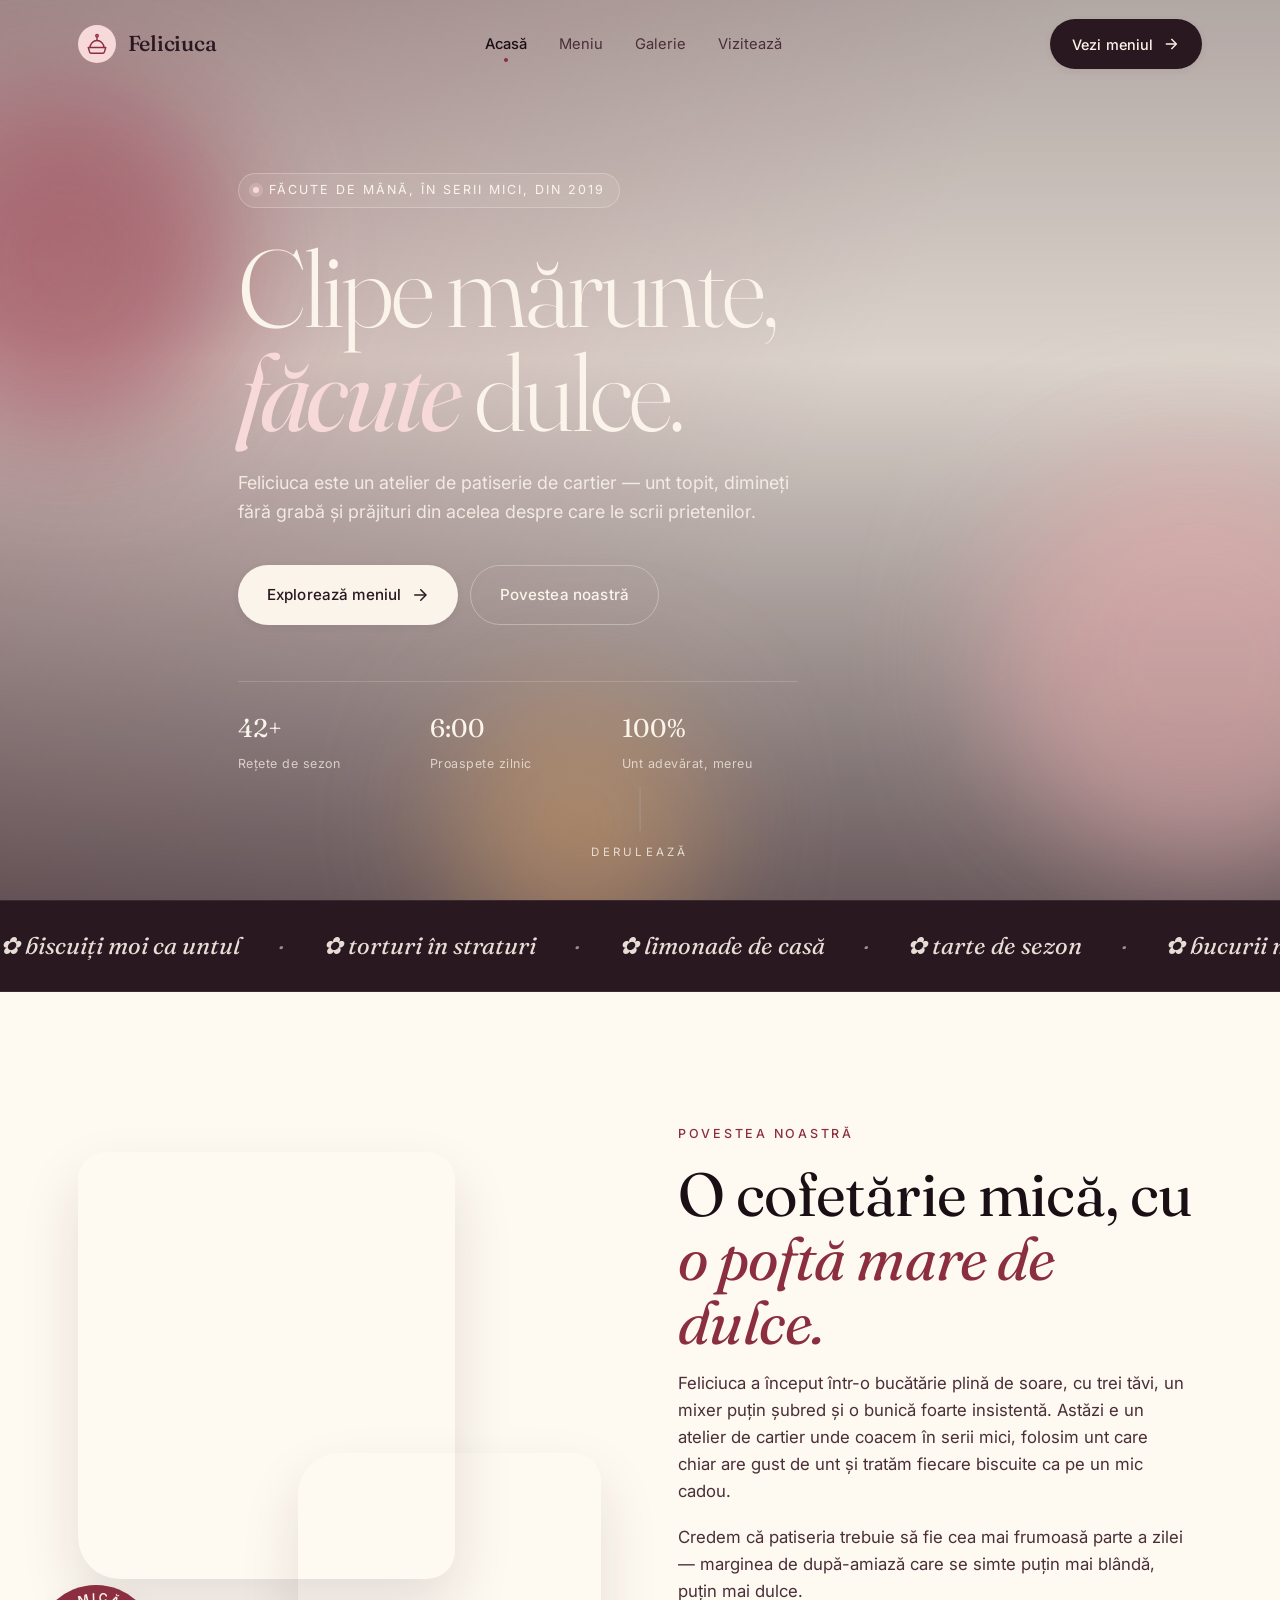
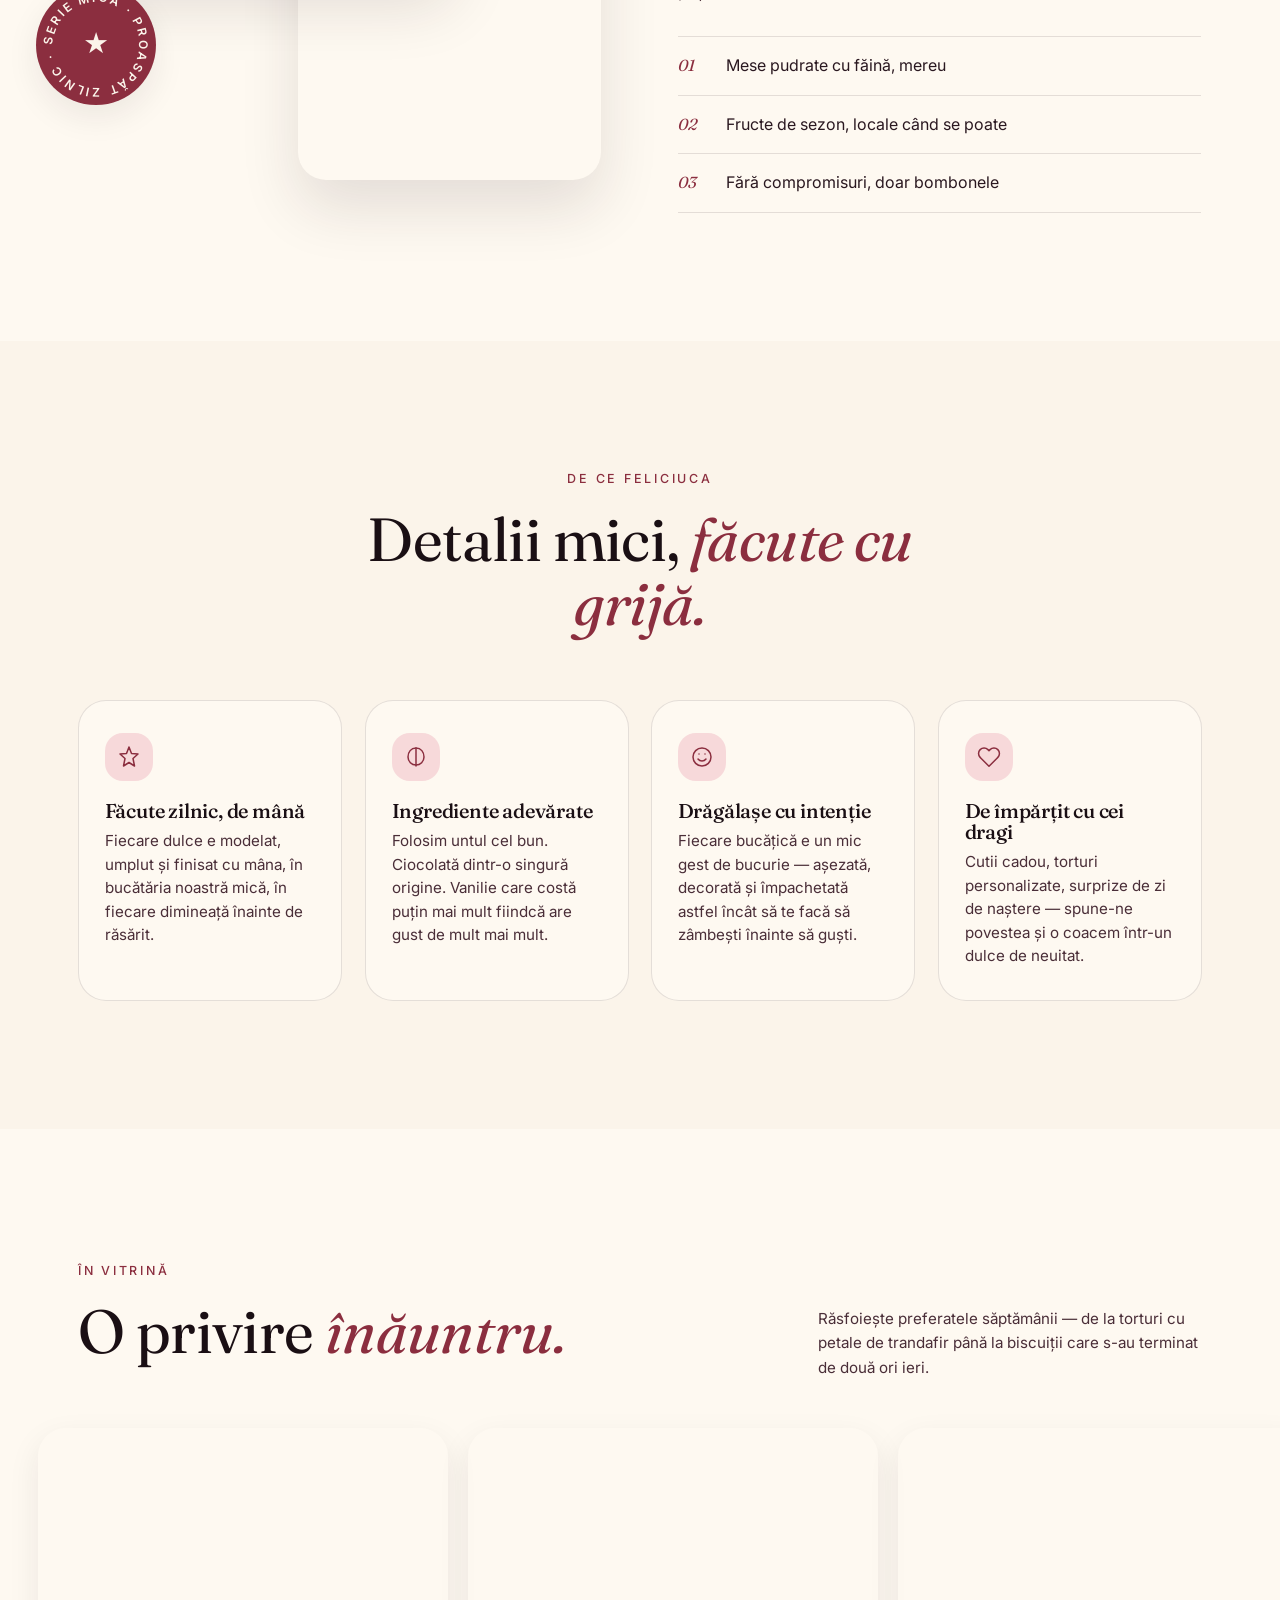
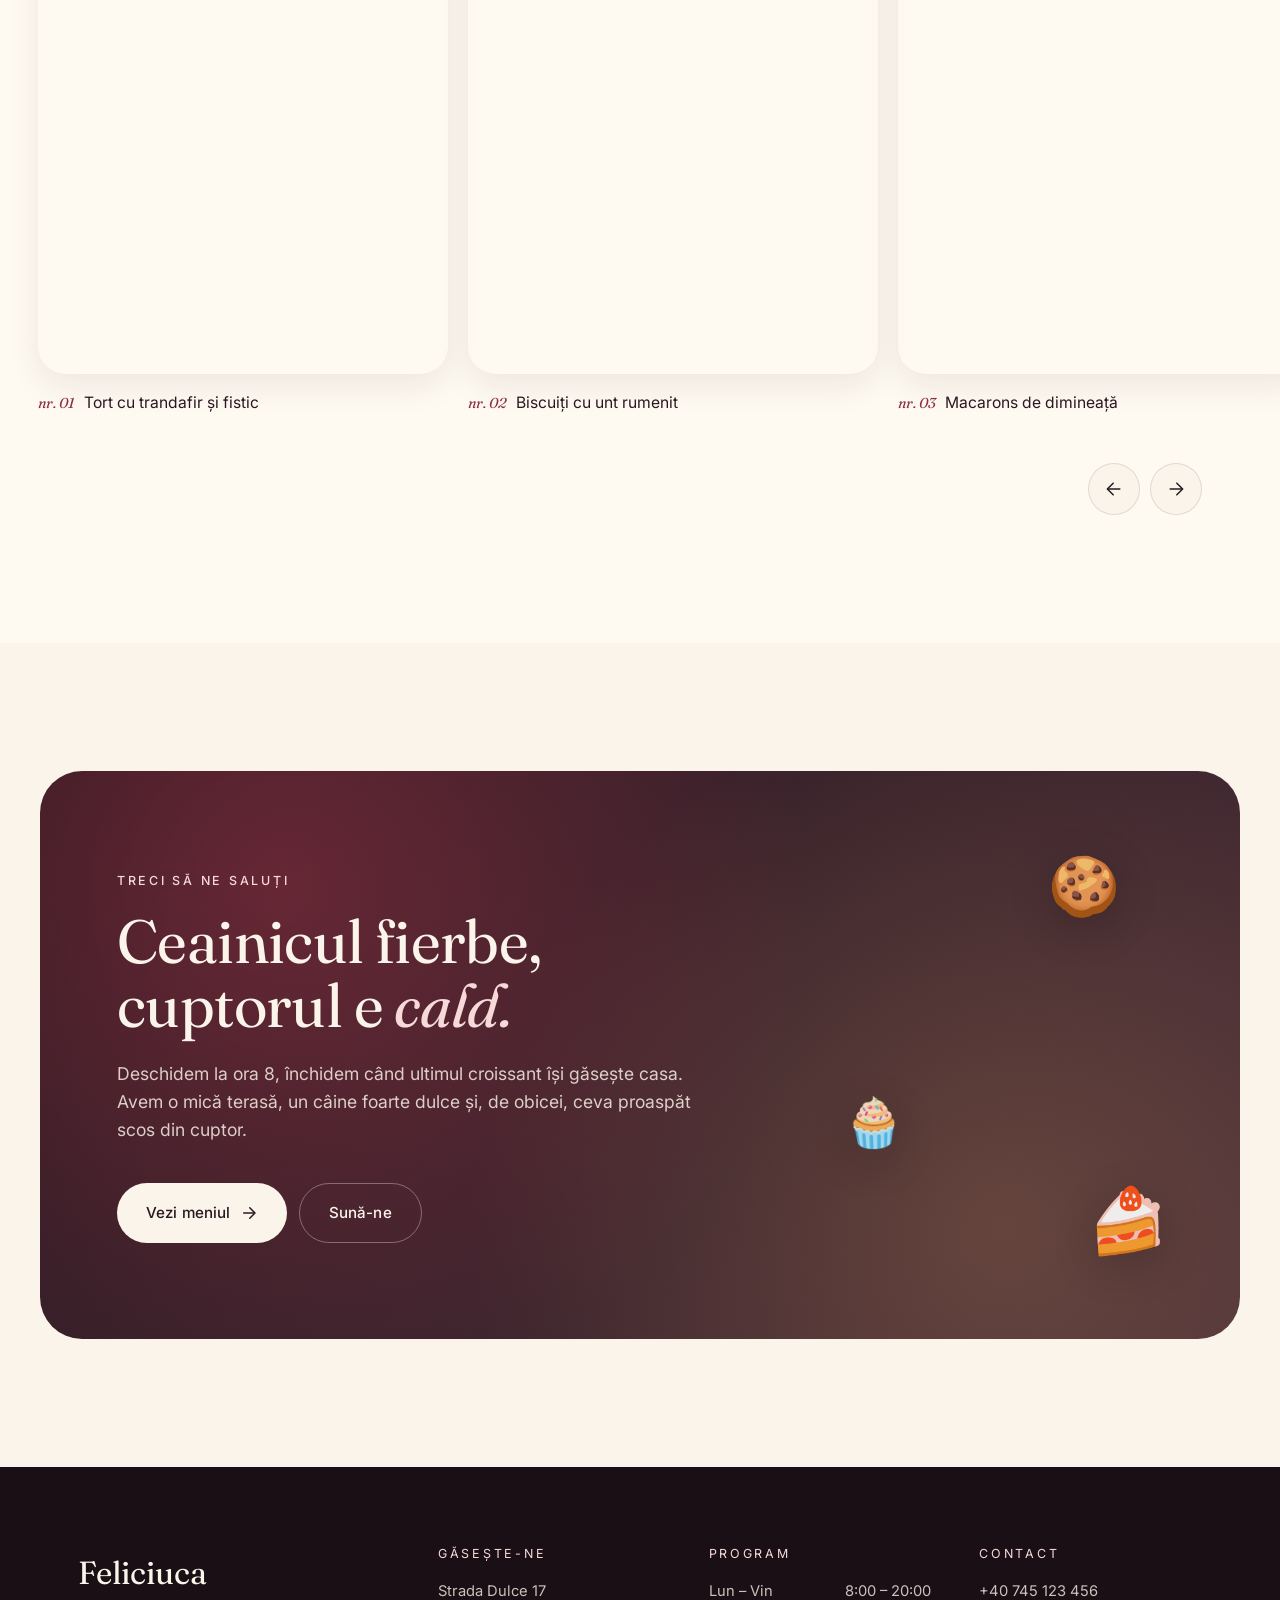
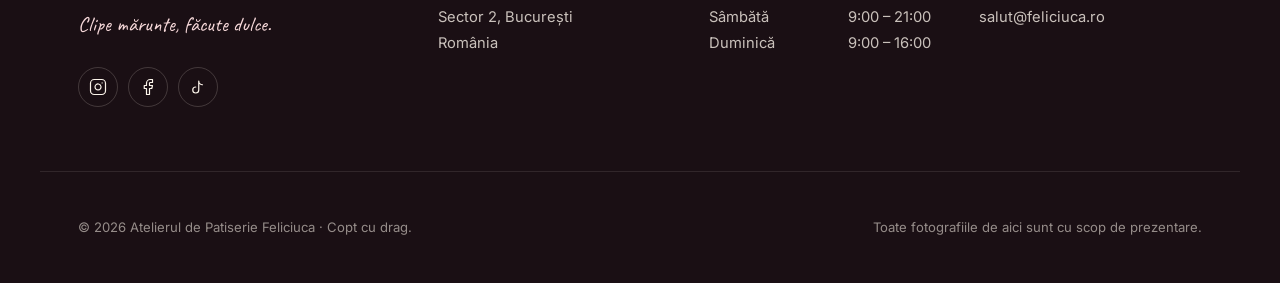
==== index.html @ 2557445a "MVP website" ====
<!DOCTYPE html>
<html lang="ro">
<head>
  <meta charset="UTF-8" />
  <meta name="viewport" content="width=device-width, initial-scale=1.0" />
  <title>Feliciuca — Patiserie artizanală &amp; Mici bucurii</title>
  <meta name="description" content="Un atelier de patiserie boutique care face torturi, biscuiți și limonade de casă chiar în inima orașului." />

  <!-- Google Fonts -->
  <link rel="preconnect" href="https://fonts.googleapis.com" />
  <link rel="preconnect" href="https://fonts.gstatic.com" crossorigin />
  <link href="https://fonts.googleapis.com/css2?family=Fraunces:ital,opsz,wght@0,9..144,300;0,9..144,400;0,9..144,500;0,9..144,600;0,9..144,700;1,9..144,400&family=Inter:wght@300;400;500;600;700&family=Caveat:wght@400;600&display=swap" rel="stylesheet" />

  <!-- Swiper CSS (MIT) -->
  <link rel="stylesheet" href="https://cdn.jsdelivr.net/npm/swiper@11/swiper-bundle.min.css" />

  <!-- Favicon (inline SVG) -->
  <link rel="icon" href="data:image/svg+xml,<svg xmlns='http://www.w3.org/2000/svg' viewBox='0 0 100 100'><text y='.9em' font-size='85'>🧁</text></svg>" />

  <link rel="stylesheet" href="styles.css" />

  <!-- Flag JS availability before first paint — reveal animations depend on this -->
  <script>document.documentElement.classList.add('js');</script>
</head>
<body>

  <!-- ============ NAVIGATION ============ -->
  <header class="nav" id="nav">
    <div class="nav__inner container">
      <a href="index.html" class="nav__brand" aria-label="Feliciuca – acasă">
        <span class="nav__mark" aria-hidden="true">
          <svg viewBox="0 0 32 32" width="28" height="28" fill="none" stroke="currentColor" stroke-width="1.6" stroke-linecap="round" stroke-linejoin="round">
            <path d="M8 20c0-4 3.6-8 8-8s8 4 8 8" />
            <path d="M6 20h20l-1.5 5a2 2 0 0 1-2 1.5H9.5a2 2 0 0 1-2-1.5L6 20Z" />
            <path d="M16 12V8" />
            <circle cx="16" cy="6.5" r="1.4" />
          </svg>
        </span>
        <span class="nav__name">Feliciuca</span>
      </a>

      <nav class="nav__links" aria-label="Navigație principală">
        <a href="index.html" class="nav__link is-active">Acasă</a>
        <a href="menu.html" class="nav__link">Meniu</a>
        <a href="#gallery" class="nav__link">Galerie</a>
        <a href="#visit" class="nav__link">Vizitează</a>
      </nav>

      <a href="menu.html" class="btn btn--primary nav__cta">
        <span>Vezi meniul</span>
        <svg viewBox="0 0 24 24" width="16" height="16" fill="none" stroke="currentColor" stroke-width="2" stroke-linecap="round" stroke-linejoin="round"><path d="M5 12h14"/><path d="m13 5 7 7-7 7"/></svg>
      </a>

      <button class="nav__toggle" id="navToggle" aria-label="Deschide meniul" aria-expanded="false">
        <span></span><span></span><span></span>
      </button>
    </div>
  </header>

  <!-- ============ HERO ============ -->
  <section class="hero">
    <div class="hero__bg" aria-hidden="true">
      <div class="hero__image" style="background-image:url('https://images.unsplash.com/photo-1488477181946-6428a0291777?q=80&w=2400&auto=format&fit=crop')"></div>
      <div class="hero__gradient"></div>
      <div class="orb orb--1"></div>
      <div class="orb orb--2"></div>
      <div class="orb orb--3"></div>
    </div>

    <div class="container hero__inner">
      <p class="hero__eyebrow" data-reveal>
        <span class="dot"></span> Făcute de mână, în serii mici, din 2019
      </p>

      <h1 class="hero__title" data-reveal>
        <span class="line">Clipe mărunte,</span>
        <span class="line"><em>făcute</em> dulce.</span>
      </h1>

      <p class="hero__lede" data-reveal>
        Feliciuca este un atelier de patiserie de cartier — unt topit,
        dimineți fără grabă și prăjituri din acelea despre care le scrii
        prietenilor.
      </p>

      <div class="hero__cta" data-reveal>
        <a href="menu.html" class="btn btn--primary btn--lg">
          <span>Explorează meniul</span>
          <svg viewBox="0 0 24 24" width="18" height="18" fill="none" stroke="currentColor" stroke-width="2" stroke-linecap="round" stroke-linejoin="round"><path d="M5 12h14"/><path d="m13 5 7 7-7 7"/></svg>
        </a>
        <a href="#about" class="btn btn--ghost btn--lg">Povestea noastră</a>
      </div>

      <div class="hero__meta" data-reveal>
        <div class="hero__stat">
          <span class="hero__stat-num">42+</span>
          <span class="hero__stat-label">Rețete de sezon</span>
        </div>
        <div class="hero__stat">
          <span class="hero__stat-num">6:00</span>
          <span class="hero__stat-label">Proaspete zilnic</span>
        </div>
        <div class="hero__stat">
          <span class="hero__stat-num">100%</span>
          <span class="hero__stat-label">Unt adevărat, mereu</span>
        </div>
      </div>
    </div>

    <a href="#about" class="hero__scroll" aria-label="Derulează la secțiunea despre noi">
      <span class="hero__scroll-line"></span>
      <span class="hero__scroll-label">derulează</span>
    </a>
  </section>

  <!-- ============ MARQUEE ============ -->
  <div class="marquee" aria-hidden="true">
    <div class="marquee__track">
      <span>✿ biscuiți moi ca untul</span><span>·</span>
      <span>✿ torturi în straturi</span><span>·</span>
      <span>✿ limonade de casă</span><span>·</span>
      <span>✿ tarte de sezon</span><span>·</span>
      <span>✿ bucurii mărunte</span><span>·</span>
      <span>✿ biscuiți moi ca untul</span><span>·</span>
      <span>✿ torturi în straturi</span><span>·</span>
      <span>✿ limonade de casă</span><span>·</span>
      <span>✿ tarte de sezon</span><span>·</span>
      <span>✿ bucurii mărunte</span><span>·</span>
    </div>
  </div>

  <!-- ============ ABOUT ============ -->
  <section class="about" id="about">
    <div class="container about__grid">
      <div class="about__media" data-reveal>
        <div class="about__image about__image--1" style="background-image:url('https://images.unsplash.com/photo-1558326567-98ae2405596b?q=80&w=1200&auto=format&fit=crop')"></div>
        <div class="about__image about__image--2" style="background-image:url('https://images.unsplash.com/photo-1565958011703-44f9829ba187?q=80&w=1200&auto=format&fit=crop')"></div>
        <div class="about__badge">
          <svg viewBox="0 0 100 100" width="120" height="120">
            <defs>
              <path id="circlePath" d="M 50,50 m -36,0 a 36,36 0 1,1 72,0 a 36,36 0 1,1 -72,0"/>
            </defs>
            <text font-family="Inter, sans-serif" font-size="10" font-weight="600" letter-spacing="2" fill="currentColor">
              <textPath href="#circlePath">SERIE MICĂ · PROASPĂT ZILNIC · FĂCUT CU DRAG · </textPath>
            </text>
          </svg>
          <span class="about__badge-center">★</span>
        </div>
      </div>

      <div class="about__copy">
        <p class="section__eyebrow" data-reveal>Povestea noastră</p>
        <h2 class="section__title" data-reveal>
          O cofetărie mică, cu <em>o poftă mare de dulce.</em>
        </h2>
        <p class="about__text" data-reveal>
          Feliciuca a început într-o bucătărie plină de soare, cu trei tăvi,
          un mixer puțin șubred și o bunică foarte insistentă. Astăzi e un
          atelier de cartier unde coacem în serii mici, folosim unt care
          chiar are gust de unt și tratăm fiecare biscuite ca pe un mic cadou.
        </p>
        <p class="about__text" data-reveal>
          Credem că patiseria trebuie să fie cea mai frumoasă parte a zilei —
          marginea de după-amiază care se simte puțin mai blândă, puțin mai
          dulce.
        </p>

        <ul class="about__list" data-reveal>
          <li><span>01</span> Mese pudrate cu făină, mereu</li>
          <li><span>02</span> Fructe de sezon, locale când se poate</li>
          <li><span>03</span> Fără compromisuri, doar bombonele</li>
        </ul>
      </div>
    </div>
  </section>

  <!-- ============ FEATURES ============ -->
  <section class="features">
    <div class="container">
      <header class="features__header">
        <p class="section__eyebrow" data-reveal>De ce Feliciuca</p>
        <h2 class="section__title section__title--center" data-reveal>
          Detalii mici, <em>făcute cu grijă.</em>
        </h2>
      </header>

      <div class="features__grid">
        <article class="feature" data-reveal>
          <div class="feature__icon">
            <svg viewBox="0 0 24 24" fill="none" stroke="currentColor" stroke-width="1.5" stroke-linecap="round" stroke-linejoin="round"><path d="M12 2 9.5 8.5 3 9l5 4.5L6.5 21 12 17.5 17.5 21 16 13.5 21 9l-6.5-.5L12 2Z"/></svg>
          </div>
          <h3 class="feature__title">Făcute zilnic, de mână</h3>
          <p class="feature__text">Fiecare dulce e modelat, umplut și finisat cu mâna, în bucătăria noastră mică, în fiecare dimineață înainte de răsărit.</p>
        </article>

        <article class="feature" data-reveal>
          <div class="feature__icon">
            <svg viewBox="0 0 24 24" fill="none" stroke="currentColor" stroke-width="1.5" stroke-linecap="round" stroke-linejoin="round"><path d="M12 3c5 0 8 4 8 9a8 8 0 1 1-16 0c0-5 3-9 8-9Z"/><path d="M12 3v18"/></svg>
          </div>
          <h3 class="feature__title">Ingrediente adevărate</h3>
          <p class="feature__text">Folosim untul cel bun. Ciocolată dintr-o singură origine. Vanilie care costă puțin mai mult fiindcă are gust de mult mai mult.</p>
        </article>

        <article class="feature" data-reveal>
          <div class="feature__icon">
            <svg viewBox="0 0 24 24" fill="none" stroke="currentColor" stroke-width="1.5" stroke-linecap="round" stroke-linejoin="round"><circle cx="12" cy="12" r="9"/><path d="M8 14s1.5 2 4 2 4-2 4-2"/><path d="M9 9h.01M15 9h.01"/></svg>
          </div>
          <h3 class="feature__title">Drăgălașe cu intenție</h3>
          <p class="feature__text">Fiecare bucățică e un mic gest de bucurie — așezată, decorată și împachetată astfel încât să te facă să zâmbești înainte să guști.</p>
        </article>

        <article class="feature" data-reveal>
          <div class="feature__icon">
            <svg viewBox="0 0 24 24" fill="none" stroke="currentColor" stroke-width="1.5" stroke-linecap="round" stroke-linejoin="round"><path d="M20.84 4.61a5.5 5.5 0 0 0-7.78 0L12 5.67l-1.06-1.06a5.5 5.5 0 0 0-7.78 7.78l1.06 1.06L12 21.23l7.78-7.78 1.06-1.06a5.5 5.5 0 0 0 0-7.78Z"/></svg>
          </div>
          <h3 class="feature__title">De împărțit cu cei dragi</h3>
          <p class="feature__text">Cutii cadou, torturi personalizate, surprize de zi de naștere — spune-ne povestea și o coacem într-un dulce de neuitat.</p>
        </article>
      </div>
    </div>
  </section>

  <!-- ============ GALLERY ============ -->
  <section class="gallery" id="gallery">
    <div class="container">
      <header class="gallery__header">
        <div>
          <p class="section__eyebrow" data-reveal>În vitrină</p>
          <h2 class="section__title" data-reveal>O privire <em>înăuntru.</em></h2>
        </div>
        <p class="gallery__note" data-reveal>
          Răsfoiește preferatele săptămânii — de la torturi cu petale de
          trandafir până la biscuiții care s-au terminat de două ori ieri.
        </p>
      </header>
    </div>

    <div class="gallery__swiper swiper" data-reveal>
      <div class="swiper-wrapper">
        <div class="swiper-slide gallery__slide"><div class="gallery__image" style="background-image:url('https://images.unsplash.com/photo-1587248720327-8eb72564be1e?q=80&w=1600&auto=format&fit=crop')"></div><div class="gallery__caption"><span>nr. 01</span> Tort cu trandafir și fistic</div></div>
        <div class="swiper-slide gallery__slide"><div class="gallery__image" style="background-image:url('https://images.unsplash.com/photo-1464195244916-405fa0a82545?q=80&w=1600&auto=format&fit=crop')"></div><div class="gallery__caption"><span>nr. 02</span> Biscuiți cu unt rumenit</div></div>
        <div class="swiper-slide gallery__slide"><div class="gallery__image" style="background-image:url('https://images.unsplash.com/photo-1551024601-bec78aea704b?q=80&w=1600&auto=format&fit=crop')"></div><div class="gallery__caption"><span>nr. 03</span> Macarons de dimineață</div></div>
        <div class="swiper-slide gallery__slide"><div class="gallery__image" style="background-image:url('https://images.unsplash.com/photo-1519915028121-7d3463d20b13?q=80&w=1600&auto=format&fit=crop')"></div><div class="gallery__caption"><span>nr. 04</span> Prăjitură cu căpșuni</div></div>
        <div class="swiper-slide gallery__slide"><div class="gallery__image" style="background-image:url('https://images.unsplash.com/photo-1486427944299-d1955d23e34d?q=80&w=1600&auto=format&fit=crop')"></div><div class="gallery__caption"><span>nr. 05</span> Tărticele</div></div>
        <div class="swiper-slide gallery__slide"><div class="gallery__image" style="background-image:url('https://images.unsplash.com/photo-1562440499-64c9a111f713?q=80&w=1600&auto=format&fit=crop')"></div><div class="gallery__caption"><span>nr. 06</span> Cremă de lavandă</div></div>
        <div class="swiper-slide gallery__slide"><div class="gallery__image" style="background-image:url('https://images.unsplash.com/photo-1578985545062-69928b1d9587?q=80&w=1600&auto=format&fit=crop')"></div><div class="gallery__caption"><span>nr. 07</span> Felie de tort cu miere</div></div>
        <div class="swiper-slide gallery__slide"><div class="gallery__image" style="background-image:url('https://images.unsplash.com/photo-1455853828816-0c301a011711?q=80&w=1600&auto=format&fit=crop')"></div><div class="gallery__caption"><span>nr. 08</span> Colțul cu croissant</div></div>
      </div>
    </div>

    <div class="container gallery__controls">
      <button class="gallery__btn" id="galleryPrev" aria-label="Slide anterior">
        <svg viewBox="0 0 24 24" width="20" height="20" fill="none" stroke="currentColor" stroke-width="1.8" stroke-linecap="round" stroke-linejoin="round"><path d="M19 12H5"/><path d="m11 5-7 7 7 7"/></svg>
      </button>
      <button class="gallery__btn" id="galleryNext" aria-label="Slide următor">
        <svg viewBox="0 0 24 24" width="20" height="20" fill="none" stroke="currentColor" stroke-width="1.8" stroke-linecap="round" stroke-linejoin="round"><path d="M5 12h14"/><path d="m13 5 7 7-7 7"/></svg>
      </button>
    </div>
  </section>

  <!-- ============ VISIT CTA ============ -->
  <section class="visit" id="visit">
    <div class="container visit__card">
      <div class="visit__content" data-reveal>
        <p class="section__eyebrow section__eyebrow--light">Treci să ne saluți</p>
        <h2 class="section__title section__title--light">
          Ceainicul fierbe,<br/>cuptorul e <em>cald.</em>
        </h2>
        <p class="visit__text">
          Deschidem la ora 8, închidem când ultimul croissant își găsește
          casa. Avem o mică terasă, un câine foarte dulce și, de obicei,
          ceva proaspăt scos din cuptor.
        </p>
        <div class="visit__cta">
          <a href="menu.html" class="btn btn--cream btn--lg">
            <span>Vezi meniul</span>
            <svg viewBox="0 0 24 24" width="18" height="18" fill="none" stroke="currentColor" stroke-width="2" stroke-linecap="round" stroke-linejoin="round"><path d="M5 12h14"/><path d="m13 5 7 7-7 7"/></svg>
          </a>
          <a href="tel:+40745123456" class="btn btn--outline-light btn--lg">Sună-ne</a>
        </div>
      </div>

      <div class="visit__float" aria-hidden="true">
        <div class="visit__cookie visit__cookie--1">🍪</div>
        <div class="visit__cookie visit__cookie--2">🧁</div>
        <div class="visit__cookie visit__cookie--3">🍰</div>
      </div>
    </div>
  </section>

  <!-- ============ FOOTER ============ -->
  <footer class="footer">
    <div class="container footer__grid">
      <div class="footer__brand">
        <a href="index.html" class="footer__logo">Feliciuca</a>
        <p class="footer__tag">Clipe mărunte, făcute dulce.</p>
        <div class="footer__social">
          <a href="#" aria-label="Instagram">
            <svg viewBox="0 0 24 24" width="18" height="18" fill="none" stroke="currentColor" stroke-width="1.6" stroke-linecap="round" stroke-linejoin="round"><rect x="2" y="2" width="20" height="20" rx="5"/><path d="M16 11.37A4 4 0 1 1 12.63 8 4 4 0 0 1 16 11.37z"/><line x1="17.5" y1="6.5" x2="17.51" y2="6.5"/></svg>
          </a>
          <a href="#" aria-label="Facebook">
            <svg viewBox="0 0 24 24" width="18" height="18" fill="none" stroke="currentColor" stroke-width="1.6" stroke-linecap="round" stroke-linejoin="round"><path d="M18 2h-3a5 5 0 0 0-5 5v3H7v4h3v8h4v-8h3l1-4h-4V7a1 1 0 0 1 1-1h3z"/></svg>
          </a>
          <a href="#" aria-label="TikTok">
            <svg viewBox="0 0 24 24" width="18" height="18" fill="none" stroke="currentColor" stroke-width="1.6" stroke-linecap="round" stroke-linejoin="round"><path d="M9 12a4 4 0 1 0 4 4V4a5 5 0 0 0 5 5"/></svg>
          </a>
        </div>
      </div>

      <div class="footer__col">
        <h4>Găsește-ne</h4>
        <p>Strada Dulce 17<br/>Sector 2, București<br/>România</p>
      </div>

      <div class="footer__col">
        <h4>Program</h4>
        <ul>
          <li><span>Lun – Vin</span><span>8:00 – 20:00</span></li>
          <li><span>Sâmbătă</span><span>9:00 – 21:00</span></li>
          <li><span>Duminică</span><span>9:00 – 16:00</span></li>
        </ul>
      </div>

      <div class="footer__col">
        <h4>Contact</h4>
        <p>
          <a href="tel:+40745123456">+40 745 123 456</a><br/>
          <a href="mailto:salut@feliciuca.ro">salut@feliciuca.ro</a>
        </p>
      </div>
    </div>

    <div class="container footer__bottom">
      <p>© <span id="year">2026</span> Atelierul de Patiserie Feliciuca · Copt cu drag.</p>
      <p class="footer__small">Toate fotografiile de aici sunt cu scop de prezentare.</p>
    </div>
  </footer>

  <!-- Swiper JS (MIT) -->
  <script src="https://cdn.jsdelivr.net/npm/swiper@11/swiper-bundle.min.js"></script>
  <script src="main.js"></script>
</body>
</html>
---- styles.css ----
/* ==========================================================================
   FELICIUCA PASTRY ATELIER — stylesheet
   --------------------------------------------------------------------------
   Organised in sections, all customisable tokens live in :root below.
   Tweak colours, type, radii and shadows there and the whole site follows.
   ========================================================================== */


/* ==========================================================================
   1. DESIGN TOKENS  (change these first)
   ========================================================================== */
:root {
  /* --- Colour palette --- */
  --c-cream:        #FBF4EA;   /* page background          */
  --c-cream-soft:   #FEF9F1;   /* lighter section bg       */
  --c-blush:        #F7D9DA;   /* soft pink                */
  --c-rose:         #E8A9A9;   /* dustier pink accent      */
  --c-plum:         #2A1820;   /* primary dark / text      */
  --c-plum-soft:    #4A2E38;   /* secondary dark           */
  --c-burgundy:     #8B2E3F;   /* deep berry accent        */
  --c-gold:         #C9955A;   /* warm gold accent         */
  --c-sage:         #B7C7B0;   /* soft green accent        */
  --c-ink:          #1A0F14;   /* deepest text             */
  --c-line:         rgba(42, 24, 32, 0.12);

  /* --- Typography --- */
  --f-display: 'Fraunces', 'Cormorant Garamond', Georgia, serif;
  --f-body:    'Inter', system-ui, -apple-system, sans-serif;
  --f-hand:    'Caveat', 'Brush Script MT', cursive;

  /* --- Spacing --- */
  --container:  1200px;
  --gutter:     clamp(1.2rem, 4vw, 2.4rem);
  --section-y:  clamp(5rem, 10vw, 8rem);

  /* --- Shape --- */
  --r-sm: 8px;
  --r-md: 18px;
  --r-lg: 28px;
  --r-xl: 42px;
  --r-pill: 999px;

  /* --- Shadows --- */
  --shadow-sm: 0 2px 8px rgba(42, 24, 32, 0.06);
  --shadow-md: 0 12px 32px rgba(42, 24, 32, 0.08);
  --shadow-lg: 0 28px 60px rgba(42, 24, 32, 0.12);
  --shadow-glow: 0 20px 60px rgba(139, 46, 63, 0.18);

  /* --- Motion --- */
  --ease-out-soft: cubic-bezier(0.22, 1, 0.36, 1);
  --ease-bounce:   cubic-bezier(0.34, 1.56, 0.64, 1);
}


/* ==========================================================================
   2. RESET / BASE
   ========================================================================== */
*, *::before, *::after { box-sizing: border-box; }

html { scroll-behavior: smooth; -webkit-text-size-adjust: 100%; }

body {
  margin: 0;
  font-family: var(--f-body);
  color: var(--c-plum);
  background: var(--c-cream);
  line-height: 1.6;
  -webkit-font-smoothing: antialiased;
  overflow-x: hidden;
}

img, svg { display: block; max-width: 100%; }

a { color: inherit; text-decoration: none; }

button {
  font: inherit;
  color: inherit;
  background: none;
  border: 0;
  cursor: pointer;
}

ul { list-style: none; padding: 0; margin: 0; }

::selection { background: var(--c-plum); color: var(--c-cream); }


/* ==========================================================================
   3. TYPOGRAPHY
   ========================================================================== */
h1, h2, h3, h4 {
  font-family: var(--f-display);
  font-weight: 400;
  line-height: 1.05;
  letter-spacing: -0.01em;
  color: var(--c-ink);
  margin: 0;
}

.section__eyebrow {
  font-family: var(--f-body);
  font-size: 0.78rem;
  font-weight: 500;
  letter-spacing: 0.22em;
  text-transform: uppercase;
  color: var(--c-burgundy);
  margin: 0 0 1.2rem;
  display: inline-flex;
  align-items: center;
  gap: 0.6rem;
}

.section__eyebrow--light { color: var(--c-blush); }

.section__title {
  font-size: clamp(2.2rem, 5.2vw, 3.8rem);
  margin: 0 0 1rem;
}
.section__title em {
  font-family: var(--f-display);
  font-style: italic;
  color: var(--c-burgundy);
  font-weight: 400;
}
.section__title--center { text-align: center; }
.section__title--light { color: var(--c-cream); }
.section__title--light em { color: var(--c-blush); }


/* ==========================================================================
   4. LAYOUT HELPERS
   ========================================================================== */
.container {
  width: 100%;
  max-width: var(--container);
  margin: 0 auto;
  padding: 0 var(--gutter);
}


/* ==========================================================================
   5. BUTTONS
   ========================================================================== */
.btn {
  display: inline-flex;
  align-items: center;
  gap: 0.6rem;
  padding: 0.85rem 1.4rem;
  border-radius: var(--r-pill);
  font-family: var(--f-body);
  font-size: 0.9rem;
  font-weight: 500;
  letter-spacing: 0.01em;
  transition: transform 0.4s var(--ease-out-soft),
              background 0.3s ease,
              color 0.3s ease,
              box-shadow 0.4s ease;
  white-space: nowrap;
  cursor: pointer;
  user-select: none;
}
.btn:hover { transform: translateY(-2px); }
.btn:active { transform: translateY(0); }

.btn--lg {
  padding: 1.05rem 1.8rem;
  font-size: 0.95rem;
}

.btn--primary {
  background: var(--c-plum);
  color: var(--c-cream);
  box-shadow: var(--shadow-sm);
}
.btn--primary:hover {
  background: var(--c-burgundy);
  box-shadow: var(--shadow-glow);
}

.btn--ghost {
  background: transparent;
  color: var(--c-plum);
  border: 1px solid var(--c-line);
}
.btn--ghost:hover {
  background: var(--c-plum);
  color: var(--c-cream);
  border-color: var(--c-plum);
}

.btn--cream {
  background: var(--c-cream);
  color: var(--c-plum);
}
.btn--cream:hover {
  background: var(--c-blush);
}

.btn--outline-light {
  background: transparent;
  color: var(--c-cream);
  border: 1px solid rgba(251, 244, 234, 0.35);
}
.btn--outline-light:hover {
  background: var(--c-cream);
  color: var(--c-plum);
}


/* ==========================================================================
   6. NAVIGATION
   ========================================================================== */
.nav {
  position: fixed;
  inset: 0 0 auto 0;
  z-index: 100;
  padding: 1.2rem 0;
  transition: background 0.4s ease, backdrop-filter 0.4s ease, padding 0.4s ease;
}
.nav.is-scrolled {
  padding: 0.6rem 0;
  background: rgba(251, 244, 234, 0.72);
  backdrop-filter: blur(18px) saturate(140%);
  -webkit-backdrop-filter: blur(18px) saturate(140%);
  box-shadow: 0 1px 0 var(--c-line);
}
.menu-page .nav { background: rgba(251, 244, 234, 0.72); backdrop-filter: blur(18px); }

.nav__inner {
  display: flex;
  align-items: center;
  justify-content: space-between;
  gap: 1.5rem;
}

.nav__brand {
  display: flex;
  align-items: center;
  gap: 0.7rem;
  color: var(--c-plum);
  font-family: var(--f-display);
  font-size: 1.35rem;
  font-weight: 500;
  letter-spacing: -0.01em;
}
.nav__mark {
  display: inline-grid;
  place-items: center;
  width: 38px;
  height: 38px;
  color: var(--c-burgundy);
  background: var(--c-blush);
  border-radius: 50%;
  transition: transform 0.6s var(--ease-bounce);
}
.nav__brand:hover .nav__mark {
  transform: rotate(-12deg) scale(1.08);
}

.nav__links {
  display: flex;
  align-items: center;
  gap: 2rem;
}
.nav__link {
  position: relative;
  font-size: 0.92rem;
  font-weight: 400;
  color: var(--c-plum-soft);
  transition: color 0.3s ease;
}
.nav__link::after {
  content: "";
  position: absolute;
  left: 50%;
  bottom: -6px;
  width: 4px;
  height: 4px;
  background: var(--c-burgundy);
  border-radius: 50%;
  transform: translate(-50%, 6px) scale(0);
  transition: transform 0.4s var(--ease-bounce);
}
.nav__link:hover { color: var(--c-ink); }
.nav__link:hover::after,
.nav__link.is-active::after { transform: translate(-50%, 0) scale(1); }
.nav__link.is-active { color: var(--c-ink); font-weight: 500; }

.nav__cta { /* overrides nothing, default styling */ }

.nav__toggle {
  display: none;
  flex-direction: column;
  gap: 5px;
  padding: 10px;
}
.nav__toggle span {
  width: 22px;
  height: 1.8px;
  background: var(--c-plum);
  border-radius: 2px;
  transition: transform 0.3s ease, opacity 0.3s ease;
}


/* ==========================================================================
   7. HERO (landing)
   ========================================================================== */
.hero {
  position: relative;
  min-height: 100vh;
  padding: 9rem 0 6rem;
  overflow: hidden;
  display: flex;
  flex-direction: column;
  justify-content: center;
  color: var(--c-cream);
  isolation: isolate;
}

.hero__bg { position: absolute; inset: 0; z-index: -1; }
.hero__image {
  position: absolute;
  inset: 0;
  background-size: cover;
  background-position: center;
  transform: scale(1.05);
  animation: heroZoom 24s ease-in-out infinite alternate;
  will-change: transform;
}
@keyframes heroZoom {
  from { transform: scale(1.05) translate(0, 0); }
  to   { transform: scale(1.12) translate(-1%, -1.5%); }
}

.hero__gradient {
  position: absolute;
  inset: 0;
  background:
    linear-gradient(180deg, rgba(42,24,32,0.35) 0%, rgba(42,24,32,0.15) 40%, rgba(42,24,32,0.70) 100%),
    linear-gradient(120deg, rgba(139,46,63,0.25) 0%, rgba(42,24,32,0) 60%);
}

/* floating colour orbs */
.orb {
  position: absolute;
  border-radius: 50%;
  filter: blur(60px);
  opacity: 0.55;
  mix-blend-mode: screen;
  animation: orbFloat 16s ease-in-out infinite;
}
.orb--1 { width: 340px; height: 340px; background: var(--c-burgundy); top: 10%; left: -8%; animation-delay: 0s; }
.orb--2 { width: 420px; height: 420px; background: var(--c-rose);     top: 50%; right: -10%; animation-delay: -6s; }
.orb--3 { width: 260px; height: 260px; background: var(--c-gold);     bottom: -6%; left: 35%; animation-delay: -11s; }

@keyframes orbFloat {
  0%, 100% { transform: translate(0, 0) scale(1); }
  33%      { transform: translate(4%, -6%) scale(1.08); }
  66%      { transform: translate(-3%, 4%) scale(0.95); }
}

.hero__inner {
  position: relative;
  max-width: 880px;
}

.hero__eyebrow {
  display: inline-flex;
  align-items: center;
  gap: 0.6rem;
  padding: 0.4rem 0.9rem;
  margin: 0 0 1.8rem;
  border: 1px solid rgba(251, 244, 234, 0.28);
  border-radius: var(--r-pill);
  background: rgba(251, 244, 234, 0.08);
  backdrop-filter: blur(8px);
  font-size: 0.78rem;
  letter-spacing: 0.16em;
  text-transform: uppercase;
  color: var(--c-cream);
}
.hero__eyebrow .dot {
  width: 6px; height: 6px;
  border-radius: 50%;
  background: var(--c-blush);
  box-shadow: 0 0 0 4px rgba(247, 217, 218, 0.25);
  animation: pulse 2s ease-in-out infinite;
}
@keyframes pulse {
  0%, 100% { box-shadow: 0 0 0 4px rgba(247, 217, 218, 0.25); }
  50%      { box-shadow: 0 0 0 8px rgba(247, 217, 218, 0.05); }
}

.hero__title {
  font-size: clamp(3rem, 8.5vw, 7rem);
  font-weight: 300;
  letter-spacing: -0.03em;
  line-height: 0.96;
  color: var(--c-cream);
  margin: 0 0 1.5rem;
}
.hero__title .line { display: block; }
.hero__title em {
  font-family: var(--f-display);
  font-style: italic;
  font-weight: 400;
  color: var(--c-blush);
}

.hero__lede {
  font-size: clamp(1.05rem, 1.4vw, 1.2rem);
  max-width: 36rem;
  color: rgba(251, 244, 234, 0.88);
  margin: 0 0 2.4rem;
}

.hero__cta {
  display: flex;
  gap: 0.75rem;
  flex-wrap: wrap;
  margin: 0 0 3.5rem;
}
.hero__cta .btn--primary {
  background: var(--c-cream);
  color: var(--c-plum);
}
.hero__cta .btn--primary:hover { background: var(--c-blush); }
.hero__cta .btn--ghost {
  color: var(--c-cream);
  border-color: rgba(251, 244, 234, 0.35);
}
.hero__cta .btn--ghost:hover {
  background: rgba(251, 244, 234, 0.12);
  border-color: var(--c-cream);
  color: var(--c-cream);
}

.hero__meta {
  display: grid;
  grid-template-columns: repeat(3, 1fr);
  max-width: 560px;
  gap: 1rem;
  padding-top: 1.6rem;
  border-top: 1px solid rgba(251, 244, 234, 0.18);
}
.hero__stat-num {
  display: block;
  font-family: var(--f-display);
  font-size: 1.6rem;
  color: var(--c-cream);
  margin-bottom: 0.1rem;
}
.hero__stat-label {
  font-size: 0.78rem;
  color: rgba(251, 244, 234, 0.72);
  letter-spacing: 0.04em;
}

.hero__scroll {
  position: absolute;
  bottom: 2.4rem;
  left: 50%;
  transform: translateX(-50%);
  display: flex;
  flex-direction: column;
  align-items: center;
  gap: 0.75rem;
  color: var(--c-cream);
  font-size: 0.72rem;
  letter-spacing: 0.28em;
  text-transform: uppercase;
  opacity: 0.8;
}
.hero__scroll-line {
  width: 1px;
  height: 44px;
  background: var(--c-cream);
  position: relative;
  overflow: hidden;
}
.hero__scroll-line::after {
  content: "";
  position: absolute;
  inset: 0;
  background: var(--c-ink);
  animation: scrollTrail 2s ease-in-out infinite;
}
@keyframes scrollTrail {
  0%   { transform: translateY(-100%); }
  100% { transform: translateY(100%); }
}


/* ==========================================================================
   8. MARQUEE
   ========================================================================== */
.marquee {
  overflow: hidden;
  padding: 1.6rem 0;
  background: var(--c-plum);
  color: var(--c-cream);
  border-top: 1px solid rgba(251, 244, 234, 0.08);
  border-bottom: 1px solid rgba(251, 244, 234, 0.08);
}
.marquee__track {
  display: flex;
  gap: 2.4rem;
  white-space: nowrap;
  animation: marquee 38s linear infinite;
  font-family: var(--f-display);
  font-style: italic;
  font-size: clamp(1.1rem, 2vw, 1.5rem);
}
.marquee__track span { color: var(--c-cream); opacity: 0.9; }
.marquee__track span:nth-child(even) { color: var(--c-blush); opacity: 0.6; }

@keyframes marquee {
  from { transform: translateX(0); }
  to   { transform: translateX(-50%); }
}


/* ==========================================================================
   9. ABOUT
   ========================================================================== */
.about {
  padding: var(--section-y) 0;
  background: var(--c-cream-soft);
  position: relative;
}

.about__grid {
  display: grid;
  grid-template-columns: 1fr 1fr;
  gap: clamp(2rem, 6vw, 5rem);
  align-items: center;
}

.about__media {
  position: relative;
  aspect-ratio: 4 / 4.8;
}
.about__image {
  position: absolute;
  border-radius: var(--r-lg);
  background-size: cover;
  background-position: center;
  box-shadow: var(--shadow-lg);
  transition: transform 0.8s var(--ease-out-soft);
}
.about__image--1 {
  top: 0;
  left: 0;
  width: 72%;
  height: 68%;
  border-radius: var(--r-lg) var(--r-lg) var(--r-lg) var(--r-xl);
}
.about__image--2 {
  bottom: 0;
  right: 0;
  width: 58%;
  height: 52%;
  border-radius: var(--r-xl) var(--r-lg) var(--r-lg) var(--r-lg);
}
.about__media:hover .about__image--1 { transform: translate(-4px, -4px) rotate(-1.5deg); }
.about__media:hover .about__image--2 { transform: translate(4px, 4px) rotate(1.5deg); }

.about__badge {
  position: absolute;
  bottom: 12%;
  left: -8%;
  width: 120px;
  height: 120px;
  background: var(--c-burgundy);
  color: var(--c-cream);
  border-radius: 50%;
  display: grid;
  place-items: center;
  animation: spin 16s linear infinite;
  box-shadow: var(--shadow-md);
}
.about__badge svg { width: 120px; height: 120px; }
.about__badge-center {
  position: absolute;
  inset: 0;
  display: grid;
  place-items: center;
  font-size: 1.6rem;
  animation: spin 16s linear infinite reverse;
}
@keyframes spin { to { transform: rotate(360deg); } }

.about__copy p.about__text {
  font-size: 1.05rem;
  color: var(--c-plum-soft);
  margin: 0 0 1.2rem;
  max-width: 32rem;
}

.about__list {
  margin-top: 2rem;
  border-top: 1px solid var(--c-line);
}
.about__list li {
  display: flex;
  align-items: baseline;
  gap: 1rem;
  padding: 1rem 0;
  border-bottom: 1px solid var(--c-line);
  font-size: 1rem;
  color: var(--c-plum);
}
.about__list li span {
  font-family: var(--f-display);
  font-style: italic;
  color: var(--c-burgundy);
  font-size: 1rem;
  min-width: 2rem;
}


/* ==========================================================================
   10. FEATURES
   ========================================================================== */
.features {
  padding: var(--section-y) 0;
  background: var(--c-cream);
}

.features__header {
  text-align: center;
  max-width: 640px;
  margin: 0 auto 4rem;
}
.features__header .section__eyebrow {
  justify-content: center;
  display: flex;
}

.features__grid {
  display: grid;
  grid-template-columns: repeat(4, 1fr);
  gap: 1.4rem;
}

.feature {
  padding: 2rem 1.6rem;
  background: var(--c-cream-soft);
  border: 1px solid var(--c-line);
  border-radius: var(--r-lg);
  transition: transform 0.5s var(--ease-out-soft),
              box-shadow 0.5s ease,
              background 0.5s ease,
              border-color 0.5s ease;
}
.feature:hover {
  transform: translateY(-6px);
  background: #fff;
  box-shadow: var(--shadow-md);
  border-color: transparent;
}

.feature__icon {
  width: 48px;
  height: 48px;
  margin-bottom: 1.2rem;
  display: grid;
  place-items: center;
  color: var(--c-burgundy);
  background: var(--c-blush);
  border-radius: var(--r-md);
  transition: transform 0.6s var(--ease-bounce);
}
.feature__icon svg { width: 24px; height: 24px; }
.feature:hover .feature__icon { transform: rotate(-8deg) scale(1.06); }

.feature__title {
  font-size: 1.25rem;
  margin: 0 0 0.5rem;
  font-weight: 500;
}
.feature__text {
  font-size: 0.95rem;
  color: var(--c-plum-soft);
  margin: 0;
  line-height: 1.55;
}


/* ==========================================================================
   11. GALLERY
   ========================================================================== */
.gallery {
  padding: var(--section-y) 0;
  background: var(--c-cream-soft);
  overflow: hidden;
}

.gallery__header {
  display: flex;
  justify-content: space-between;
  align-items: flex-end;
  gap: 2rem;
  margin-bottom: 3rem;
  flex-wrap: wrap;
}
.gallery__note {
  max-width: 24rem;
  font-size: 0.95rem;
  color: var(--c-plum-soft);
  margin: 0;
}

.gallery__swiper {
  padding: 0 var(--gutter) 1rem;
  overflow: visible;
}
.gallery__slide {
  width: clamp(260px, 32vw, 420px);
  transition: transform 0.6s var(--ease-out-soft);
}
.gallery__image {
  aspect-ratio: 3 / 4;
  background-size: cover;
  background-position: center;
  border-radius: var(--r-lg);
  box-shadow: var(--shadow-md);
  transition: transform 0.8s var(--ease-out-soft), box-shadow 0.5s ease;
}
.gallery__slide:hover .gallery__image {
  transform: translateY(-6px) scale(1.01);
  box-shadow: var(--shadow-lg);
}
.gallery__caption {
  margin-top: 1rem;
  display: flex;
  align-items: baseline;
  gap: 0.6rem;
  font-size: 0.98rem;
  color: var(--c-plum);
}
.gallery__caption span {
  font-family: var(--f-display);
  font-style: italic;
  color: var(--c-burgundy);
  font-size: 0.9rem;
}

.gallery__controls {
  display: flex;
  justify-content: flex-end;
  gap: 0.6rem;
  margin-top: 2rem;
}
.gallery__btn {
  width: 52px;
  height: 52px;
  display: grid;
  place-items: center;
  color: var(--c-plum);
  background: var(--c-cream);
  border: 1px solid var(--c-line);
  border-radius: 50%;
  transition: all 0.3s ease;
}
.gallery__btn:hover {
  background: var(--c-plum);
  color: var(--c-cream);
  border-color: var(--c-plum);
  transform: scale(1.05);
}


/* ==========================================================================
   12. VISIT CTA
   ========================================================================== */
.visit {
  padding: var(--section-y) 0;
  background: var(--c-cream);
}

.visit__card {
  position: relative;
  padding: clamp(3rem, 8vw, 6rem) clamp(2rem, 6vw, 5rem);
  background: var(--c-plum);
  background-image:
    radial-gradient(circle at 20% 20%, rgba(139, 46, 63, 0.6) 0%, transparent 50%),
    radial-gradient(circle at 80% 80%, rgba(201, 149, 90, 0.25) 0%, transparent 50%),
    linear-gradient(135deg, var(--c-plum) 0%, var(--c-plum-soft) 100%);
  color: var(--c-cream);
  border-radius: var(--r-xl);
  overflow: hidden;
  isolation: isolate;
}

.visit__content { position: relative; max-width: 42rem; z-index: 2; }
.visit__content .section__title { color: var(--c-cream); }

.visit__text {
  font-size: 1.1rem;
  color: rgba(251, 244, 234, 0.82);
  margin: 1.4rem 0 2.4rem;
  max-width: 36rem;
}
.visit__cta {
  display: flex;
  gap: 0.75rem;
  flex-wrap: wrap;
}

.visit__float {
  position: absolute;
  inset: 0;
  pointer-events: none;
  z-index: 1;
}
.visit__cookie {
  position: absolute;
  font-size: 3rem;
  opacity: 0.9;
  filter: drop-shadow(0 10px 24px rgba(0, 0, 0, 0.25));
  animation: floatSoft 7s ease-in-out infinite;
}
.visit__cookie--1 { top: 12%;  right: 10%; animation-delay: 0s;   font-size: 3.6rem; }
.visit__cookie--2 { top: 55%;  right: 28%; animation-delay: -2s;  font-size: 3rem; }
.visit__cookie--3 { bottom: 12%; right: 6%; animation-delay: -4s;  font-size: 4rem; }

@keyframes floatSoft {
  0%, 100% { transform: translateY(0) rotate(-6deg); }
  50%      { transform: translateY(-14px) rotate(6deg); }
}


/* ==========================================================================
   13. FOOTER
   ========================================================================== */
.footer {
  background: var(--c-ink);
  color: rgba(251, 244, 234, 0.78);
  padding: 5rem 0 2rem;
}

.footer__grid {
  display: grid;
  grid-template-columns: 1.4fr 1fr 1fr 1fr;
  gap: 3rem;
  padding-bottom: 4rem;
  border-bottom: 1px solid rgba(251, 244, 234, 0.1);
}

.footer__logo {
  font-family: var(--f-display);
  font-size: 2rem;
  color: var(--c-cream);
  display: inline-block;
  margin-bottom: 0.6rem;
}
.footer__tag {
  font-family: var(--f-hand);
  color: var(--c-blush);
  font-size: 1.3rem;
  margin: 0 0 1.6rem;
}

.footer__social {
  display: flex;
  gap: 0.6rem;
}
.footer__social a {
  width: 40px;
  height: 40px;
  display: grid;
  place-items: center;
  border: 1px solid rgba(251, 244, 234, 0.18);
  border-radius: 50%;
  color: var(--c-cream);
  transition: all 0.3s ease;
}
.footer__social a:hover {
  background: var(--c-blush);
  color: var(--c-plum);
  border-color: transparent;
  transform: translateY(-3px);
}

.footer__col h4 {
  font-family: var(--f-body);
  font-size: 0.78rem;
  letter-spacing: 0.22em;
  text-transform: uppercase;
  color: var(--c-blush);
  margin: 0 0 1.2rem;
}
.footer__col p,
.footer__col li {
  font-size: 0.92rem;
  line-height: 1.75;
}
.footer__col ul li {
  display: flex;
  justify-content: space-between;
  gap: 1rem;
}
.footer__col a { transition: color 0.2s; }
.footer__col a:hover { color: var(--c-cream); }

.footer__bottom {
  display: flex;
  justify-content: space-between;
  padding-top: 2rem;
  font-size: 0.82rem;
  color: rgba(251, 244, 234, 0.55);
  flex-wrap: wrap;
  gap: 0.5rem;
}


/* ==========================================================================
   14. MENU PAGE
   ========================================================================== */
.menu-hero {
  padding: 10rem 0 4rem;
  background:
    radial-gradient(ellipse at 10% 0%, var(--c-blush) 0%, transparent 55%),
    radial-gradient(ellipse at 95% 20%, rgba(201, 149, 90, 0.28) 0%, transparent 55%),
    var(--c-cream);
  text-align: center;
  position: relative;
  overflow: hidden;
}

.menu-hero__eyebrow {
  font-size: 0.78rem;
  letter-spacing: 0.24em;
  text-transform: uppercase;
  color: var(--c-burgundy);
  margin: 0 0 1.4rem;
}

.menu-hero__title {
  font-size: clamp(2.8rem, 7vw, 5.4rem);
  font-weight: 300;
  margin: 0 0 1.4rem;
}
.menu-hero__title em {
  font-style: italic;
  font-family: var(--f-display);
  color: var(--c-burgundy);
  font-weight: 400;
}

.menu-hero__lede {
  max-width: 40rem;
  margin: 0 auto 2.4rem;
  color: var(--c-plum-soft);
  font-size: 1.05rem;
}

.menu-tabs {
  display: inline-flex;
  padding: 0.4rem;
  background: rgba(42, 24, 32, 0.06);
  border-radius: var(--r-pill);
  gap: 0.2rem;
  backdrop-filter: blur(10px);
}
.menu-tab {
  display: inline-flex;
  align-items: center;
  gap: 0.5rem;
  padding: 0.7rem 1.3rem;
  border-radius: var(--r-pill);
  font-size: 0.88rem;
  font-weight: 500;
  color: var(--c-plum-soft);
  transition: all 0.35s var(--ease-out-soft);
}
.menu-tab__mark { color: var(--c-burgundy); opacity: 0; transform: scale(0.6); transition: all 0.3s var(--ease-bounce); }
.menu-tab.is-active {
  background: var(--c-plum);
  color: var(--c-cream);
  box-shadow: var(--shadow-sm);
}
.menu-tab.is-active .menu-tab__mark { opacity: 1; transform: scale(1); color: var(--c-blush); }
.menu-tab:not(.is-active):hover { color: var(--c-plum); background: rgba(42, 24, 32, 0.04); }

.menu {
  padding: 5rem 0 6rem;
  background: var(--c-cream);
}

.menu-section { margin-bottom: 5rem; scroll-margin-top: 7rem; }
.menu-section:last-child { margin-bottom: 0; }

.menu-section__header {
  display: flex;
  align-items: baseline;
  justify-content: space-between;
  gap: 2rem;
  padding-bottom: 1.8rem;
  margin-bottom: 2.4rem;
  border-bottom: 1px solid var(--c-line);
  flex-wrap: wrap;
}
.menu-section__title-group {
  display: flex;
  align-items: baseline;
  gap: 1.2rem;
}
.menu-section__number {
  font-family: var(--f-display);
  font-style: italic;
  font-size: 1.1rem;
  color: var(--c-burgundy);
}
.menu-section__title {
  font-size: clamp(2.2rem, 5vw, 3.6rem);
  font-weight: 400;
}
.menu-section__note {
  font-family: var(--f-hand);
  color: var(--c-burgundy);
  font-size: 1.25rem;
  margin: 0;
}

.menu-list {
  display: grid;
  grid-template-columns: 1fr 1fr;
  gap: 1.4rem 3rem;
}

.menu-item {
  padding: 1.2rem 0;
  border-bottom: 1px solid var(--c-line);
  transition: transform 0.4s var(--ease-out-soft);
}
.menu-item:hover { transform: translateX(4px); }
.menu-item:hover .menu-item__name { color: var(--c-burgundy); }

.menu-item__head {
  display: flex;
  align-items: baseline;
  gap: 0.6rem;
  margin-bottom: 0.4rem;
}
.menu-item__name {
  font-size: 1.3rem;
  font-weight: 500;
  transition: color 0.3s ease;
}
.menu-item__dots {
  flex: 1;
  border-bottom: 1.5px dotted var(--c-line);
  transform: translateY(-4px);
}
.menu-item__price {
  font-family: var(--f-display);
  font-size: 1.2rem;
  color: var(--c-burgundy);
  font-weight: 500;
  white-space: nowrap;
}

.menu-item__desc {
  font-size: 0.95rem;
  color: var(--c-plum-soft);
  margin: 0 0 0.6rem;
  max-width: 32rem;
  line-height: 1.55;
}

.menu-item__meta {
  display: flex;
  gap: 0.5rem;
  font-size: 0.82rem;
  color: var(--c-plum-soft);
  letter-spacing: 0.02em;
  opacity: 0.7;
}

.menu-cta {
  padding: var(--section-y) 0;
  background: var(--c-cream-soft);
  text-align: center;
}
.menu-cta h2 {
  font-size: clamp(2rem, 4.5vw, 3rem);
  font-weight: 400;
  margin: 0 0 1rem;
}
.menu-cta p {
  max-width: 34rem;
  margin: 0 auto 2rem;
  color: var(--c-plum-soft);
}
.menu-cta__buttons {
  display: inline-flex;
  gap: 0.75rem;
  flex-wrap: wrap;
  justify-content: center;
}


/* ==========================================================================
   15. SCROLL REVEAL ANIMATIONS
   --------------------------------------------------------------------------
   Only hide elements when JavaScript is available (html.js class set by an
   inline script in <head>). If JS fails to load for any reason, all content
   stays visible — the animation is a progressive enhancement.
   ========================================================================== */
html.js [data-reveal] {
  opacity: 0;
  transform: translateY(28px);
  transition: opacity 0.9s var(--ease-out-soft),
              transform 0.9s var(--ease-out-soft);
  transition-delay: var(--reveal-delay, 0s);
  will-change: opacity, transform;
}
html.js [data-reveal].is-visible {
  opacity: 1;
  transform: translateY(0);
}


/* ==========================================================================
   16. RESPONSIVE
   ========================================================================== */
@media (max-width: 960px) {
  .features__grid { grid-template-columns: repeat(2, 1fr); }
  .about__grid { grid-template-columns: 1fr; }
  .about__media { aspect-ratio: 5 / 4; max-width: 520px; margin: 0 auto; }
  .about__badge { width: 96px; height: 96px; left: auto; right: -2%; bottom: -6%; }
  .about__badge svg { width: 96px; height: 96px; }

  .gallery__header { align-items: flex-start; }
  .footer__grid { grid-template-columns: 1fr 1fr; gap: 2.4rem; }
  .menu-list { grid-template-columns: 1fr; }

  .nav__cta { display: none; }
  .nav__toggle { display: flex; }
  .nav__links {
    position: absolute;
    top: 100%;
    left: 0;
    right: 0;
    flex-direction: column;
    gap: 0;
    padding: 0.4rem var(--gutter) 1.6rem;
    background: var(--c-cream);
    box-shadow: var(--shadow-md);
    border-top: 1px solid var(--c-line);
    opacity: 0;
    visibility: hidden;
    transform: translateY(-12px);
    transition: opacity 0.35s ease,
                transform 0.4s var(--ease-out-soft),
                visibility 0s linear 0.4s;
  }
  .nav.is-open .nav__links {
    opacity: 1;
    visibility: visible;
    transform: translateY(0);
    transition: opacity 0.35s ease,
                transform 0.4s var(--ease-out-soft),
                visibility 0s linear 0s;
  }
  .nav__link {
    width: 100%;
    padding: 1rem 0;
    border-bottom: 1px solid var(--c-line);
    font-size: 1.1rem;
  }
  .nav__link::after { display: none; }

  .nav.is-open .nav__toggle span:nth-child(1) { transform: translateY(7px) rotate(45deg); }
  .nav.is-open .nav__toggle span:nth-child(2) { opacity: 0; }
  .nav.is-open .nav__toggle span:nth-child(3) { transform: translateY(-7px) rotate(-45deg); }

  .hero__meta { grid-template-columns: repeat(3, 1fr); gap: 0.6rem; }
  .hero__stat-num { font-size: 1.3rem; }
}

@media (max-width: 600px) {
  .features__grid { grid-template-columns: 1fr; }
  .footer__grid { grid-template-columns: 1fr; }
  .footer__bottom { flex-direction: column; }
  .visit__float { opacity: 0.45; }
  .hero__meta { grid-template-columns: 1fr 1fr; }
  .hero__meta .hero__stat:last-child { grid-column: span 2; }

  .menu-section__header { flex-direction: column; align-items: flex-start; gap: 0.5rem; }
  .menu-item__head { flex-wrap: wrap; }
  .menu-item__dots { min-width: 20px; }
}


/* ==========================================================================
   17. ACCESSIBILITY — respect users who prefer reduced motion
   ========================================================================== */
@media (prefers-reduced-motion: reduce) {
  *, *::before, *::after {
    animation-duration: 0.001s !important;
    animation-iteration-count: 1 !important;
    transition-duration: 0.001s !important;
  }
  [data-reveal] { opacity: 1; transform: none; }
  .hero__image, .orb, .visit__cookie, .about__badge, .about__badge-center,
  .marquee__track, .hero__scroll-line::after, .hero__eyebrow .dot { animation: none; }
}
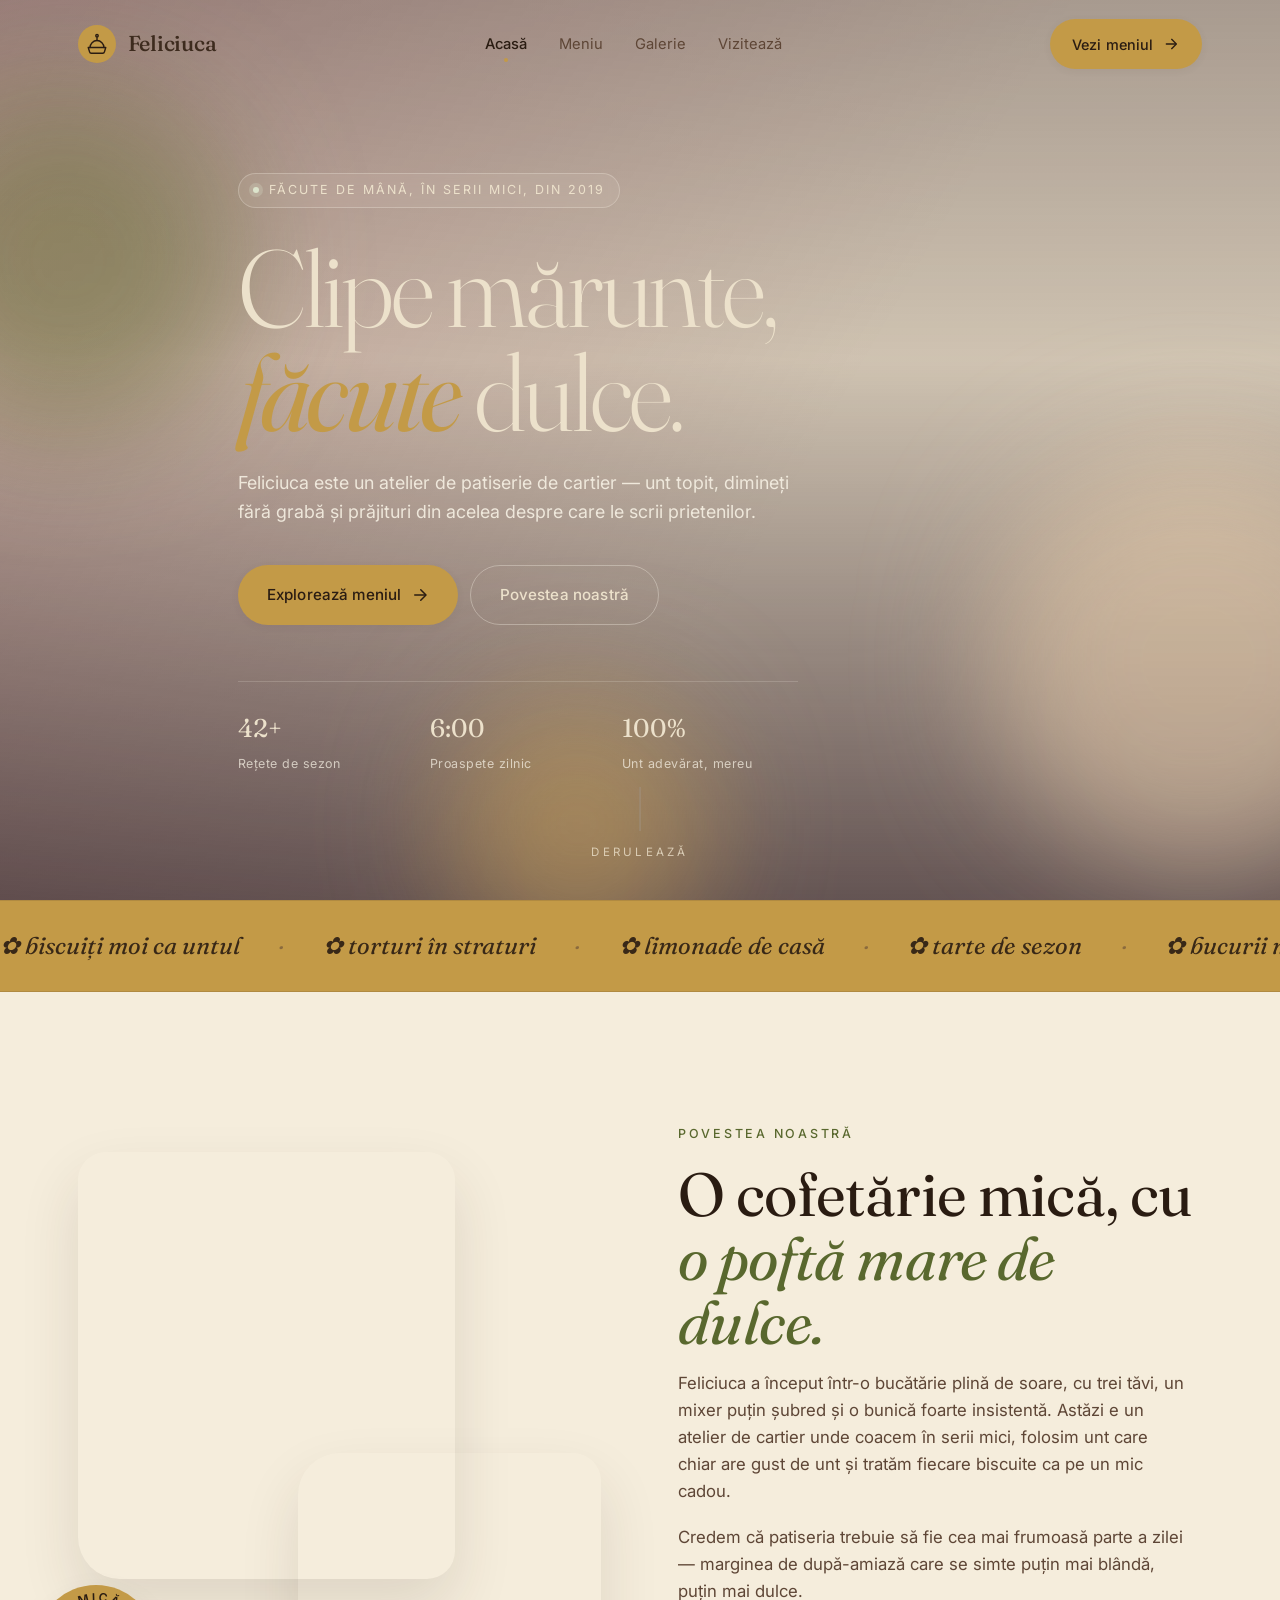
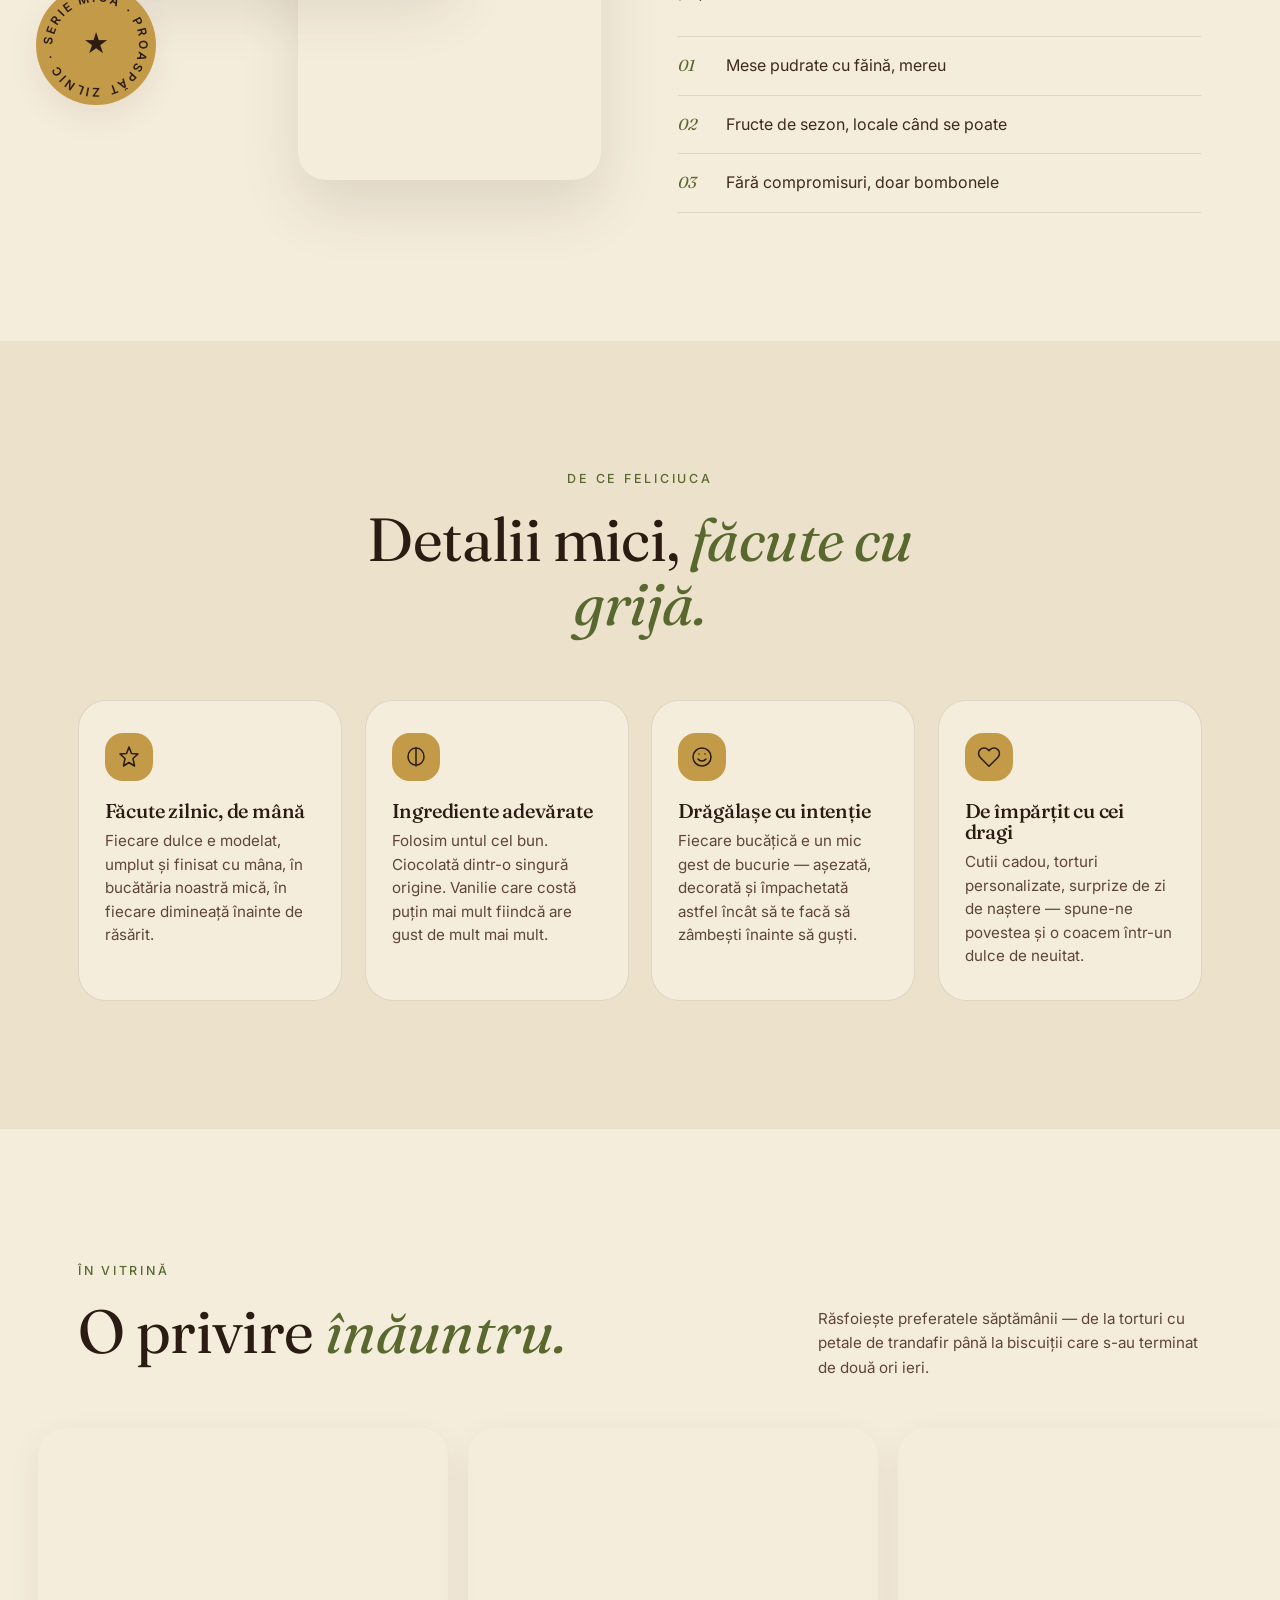
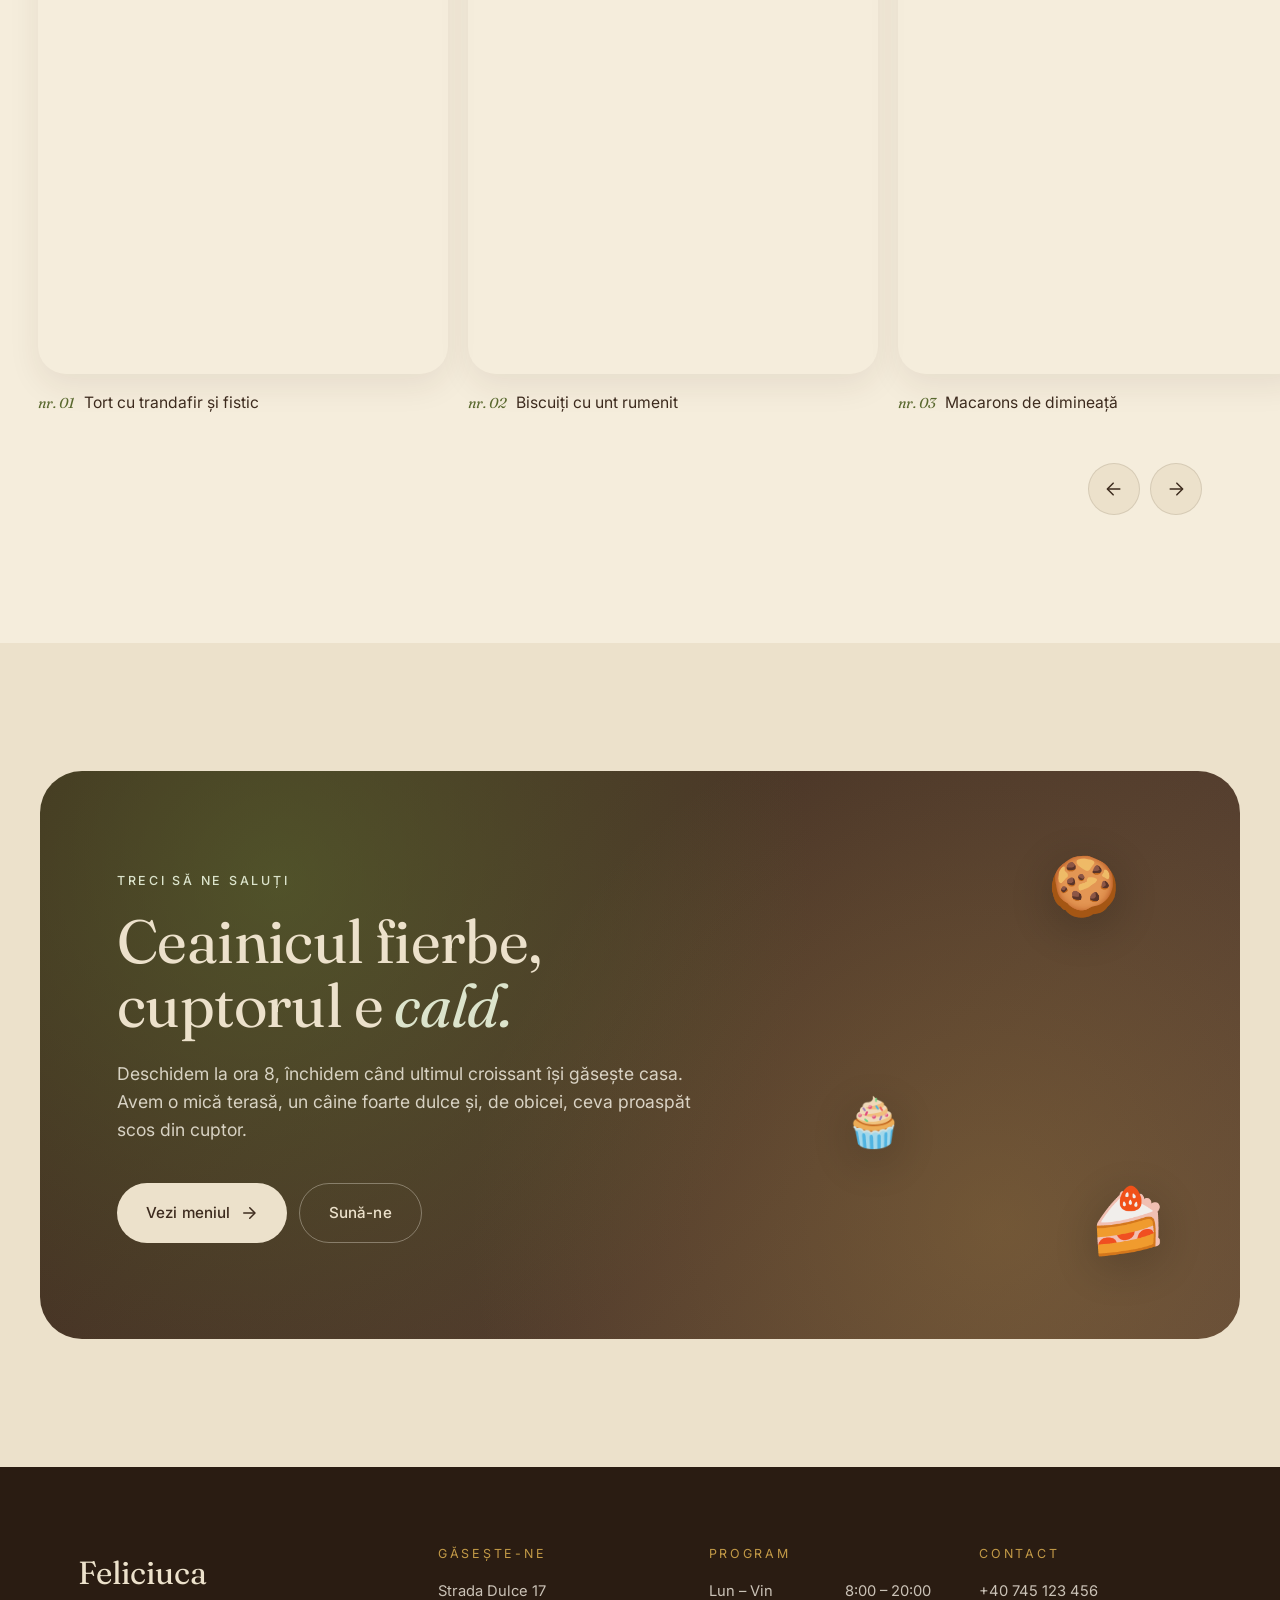
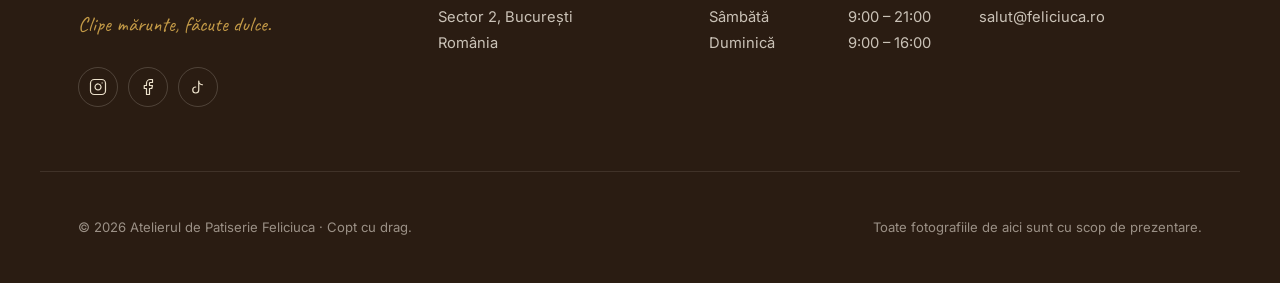
==== commit 48945c92: "Schimbat tema de culori" ====
--- a/index.html
+++ b/index.html
@@ -5,6 +5,7 @@
   <meta name="viewport" content="width=device-width, initial-scale=1.0" />
   <title>Feliciuca — Patiserie artizanală &amp; Mici bucurii</title>
   <meta name="description" content="Un atelier de patiserie boutique care face torturi, biscuiți și limonade de casă chiar în inima orașului." />
+  <meta name="theme-color" content="#ECE1CB" />
 
   <!-- Google Fonts -->
   <link rel="preconnect" href="https://fonts.googleapis.com" />
--- a/styles.css
+++ b/styles.css
@@ -10,18 +10,28 @@
    1. DESIGN TOKENS  (change these first)
    ========================================================================== */
 :root {
-  /* --- Colour palette --- */
-  --c-cream:        #FBF4EA;   /* page background          */
-  --c-cream-soft:   #FEF9F1;   /* lighter section bg       */
-  --c-blush:        #F7D9DA;   /* soft pink                */
-  --c-rose:         #E8A9A9;   /* dustier pink accent      */
-  --c-plum:         #2A1820;   /* primary dark / text      */
-  --c-plum-soft:    #4A2E38;   /* secondary dark           */
-  --c-burgundy:     #8B2E3F;   /* deep berry accent        */
-  --c-gold:         #C9955A;   /* warm gold accent         */
-  --c-sage:         #B7C7B0;   /* soft green accent        */
-  --c-ink:          #1A0F14;   /* deepest text             */
-  --c-line:         rgba(42, 24, 32, 0.12);
+  /* --- Colour palette ---
+     Warm, earthy scheme: beige base, walnut brown, gold and olive green
+     plus a couple of soft pastels. Token NAMES are kept for stability;
+     a few are repurposed (see comments) so the rest of the sheet follows. */
+  --c-cream:        #ECE1CB;   /* page background — BEIGE          */
+  --c-cream-soft:   #F5EDDC;   /* lighter section bg — light beige */
+  --c-blush:        #DCE4CC;   /* PASTEL sage-green (soft accent) */
+  --c-rose:         #E7CBA6;   /* PASTEL apricot (decorative)     */
+  --c-plum:         #3D2B1E;   /* walnut brown — primary text     */
+  --c-plum-soft:    #5E4636;   /* soft walnut — secondary text    */
+  --c-burgundy:     #59682E;   /* deep OLIVE green — main accent   */
+  --c-gold:         #C39A47;   /* warm GOLD accent (auriu)        */
+  --c-sage:         #8C9C5E;   /* mid olive — secondary green     */
+  --c-ink:          #2A1C12;   /* deepest walnut — dark sections  */
+  --c-line:         rgba(var(--rgb-dark), 0.12);
+
+  /* RGB triplets for translucent tints (used inside rgba()) */
+  --rgb-dark:   61, 43, 30;    /* walnut  (#3D2B1E) */
+  --rgb-light:  247, 241, 229; /* cream   (#F7F1E5) */
+  --rgb-olive:  89, 104, 46;   /* olive   (#59682E) */
+  --rgb-gold:   195, 154, 71;  /* gold    (#C39A47) */
+  --rgb-blush:  220, 228, 204; /* sage    (#DCE4CC) */
 
   /* --- Typography --- */
   --f-display: 'Fraunces', 'Cormorant Garamond', Georgia, serif;
@@ -41,10 +51,10 @@
   --r-pill: 999px;
 
   /* --- Shadows --- */
-  --shadow-sm: 0 2px 8px rgba(42, 24, 32, 0.06);
-  --shadow-md: 0 12px 32px rgba(42, 24, 32, 0.08);
-  --shadow-lg: 0 28px 60px rgba(42, 24, 32, 0.12);
-  --shadow-glow: 0 20px 60px rgba(139, 46, 63, 0.18);
+  --shadow-sm: 0 2px 8px rgba(var(--rgb-dark), 0.06);
+  --shadow-md: 0 12px 32px rgba(var(--rgb-dark), 0.08);
+  --shadow-lg: 0 28px 60px rgba(var(--rgb-dark), 0.12);
+  --shadow-glow: 0 20px 60px rgba(var(--rgb-gold), 0.28);
 
   /* --- Motion --- */
   --ease-out-soft: cubic-bezier(0.22, 1, 0.36, 1);
@@ -169,12 +179,13 @@
 }
 
 .btn--primary {
+  background: var(--c-gold);
+  color: var(--c-ink);
+  box-shadow: var(--shadow-sm);
+}
+.btn--primary:hover {
   background: var(--c-plum);
   color: var(--c-cream);
-  box-shadow: var(--shadow-sm);
-}
-.btn--primary:hover {
-  background: var(--c-burgundy);
   box-shadow: var(--shadow-glow);
 }
 
@@ -194,13 +205,13 @@
   color: var(--c-plum);
 }
 .btn--cream:hover {
-  background: var(--c-blush);
+  background: var(--c-gold);
 }
 
 .btn--outline-light {
   background: transparent;
   color: var(--c-cream);
-  border: 1px solid rgba(251, 244, 234, 0.35);
+  border: 1px solid rgba(var(--rgb-light), 0.35);
 }
 .btn--outline-light:hover {
   background: var(--c-cream);
@@ -220,12 +231,12 @@
 }
 .nav.is-scrolled {
   padding: 0.6rem 0;
-  background: rgba(251, 244, 234, 0.72);
+  background: rgba(var(--rgb-light), 0.72);
   backdrop-filter: blur(18px) saturate(140%);
   -webkit-backdrop-filter: blur(18px) saturate(140%);
   box-shadow: 0 1px 0 var(--c-line);
 }
-.menu-page .nav { background: rgba(251, 244, 234, 0.72); backdrop-filter: blur(18px); }
+.menu-page .nav { background: rgba(var(--rgb-light), 0.72); backdrop-filter: blur(18px); }
 
 .nav__inner {
   display: flex;
@@ -249,8 +260,8 @@
   place-items: center;
   width: 38px;
   height: 38px;
-  color: var(--c-burgundy);
-  background: var(--c-blush);
+  color: var(--c-ink);
+  background: var(--c-gold);
   border-radius: 50%;
   transition: transform 0.6s var(--ease-bounce);
 }
@@ -277,7 +288,7 @@
   bottom: -6px;
   width: 4px;
   height: 4px;
-  background: var(--c-burgundy);
+  background: var(--c-gold);
   border-radius: 50%;
   transform: translate(-50%, 6px) scale(0);
   transition: transform 0.4s var(--ease-bounce);
@@ -372,9 +383,9 @@
   gap: 0.6rem;
   padding: 0.4rem 0.9rem;
   margin: 0 0 1.8rem;
-  border: 1px solid rgba(251, 244, 234, 0.28);
+  border: 1px solid rgba(var(--rgb-light), 0.28);
   border-radius: var(--r-pill);
-  background: rgba(251, 244, 234, 0.08);
+  background: rgba(var(--rgb-light), 0.08);
   backdrop-filter: blur(8px);
   font-size: 0.78rem;
   letter-spacing: 0.16em;
@@ -385,12 +396,12 @@
   width: 6px; height: 6px;
   border-radius: 50%;
   background: var(--c-blush);
-  box-shadow: 0 0 0 4px rgba(247, 217, 218, 0.25);
+  box-shadow: 0 0 0 4px rgba(var(--rgb-blush), 0.25);
   animation: pulse 2s ease-in-out infinite;
 }
 @keyframes pulse {
-  0%, 100% { box-shadow: 0 0 0 4px rgba(247, 217, 218, 0.25); }
-  50%      { box-shadow: 0 0 0 8px rgba(247, 217, 218, 0.05); }
+  0%, 100% { box-shadow: 0 0 0 4px rgba(var(--rgb-blush), 0.25); }
+  50%      { box-shadow: 0 0 0 8px rgba(var(--rgb-blush), 0.05); }
 }
 
 .hero__title {
@@ -406,13 +417,13 @@
   font-family: var(--f-display);
   font-style: italic;
   font-weight: 400;
-  color: var(--c-blush);
+  color: var(--c-gold);
 }
 
 .hero__lede {
   font-size: clamp(1.05rem, 1.4vw, 1.2rem);
   max-width: 36rem;
-  color: rgba(251, 244, 234, 0.88);
+  color: rgba(var(--rgb-light), 0.88);
   margin: 0 0 2.4rem;
 }
 
@@ -423,16 +434,16 @@
   margin: 0 0 3.5rem;
 }
 .hero__cta .btn--primary {
-  background: var(--c-cream);
-  color: var(--c-plum);
-}
-.hero__cta .btn--primary:hover { background: var(--c-blush); }
+  background: var(--c-gold);
+  color: var(--c-ink);
+}
+.hero__cta .btn--primary:hover { background: var(--c-cream); color: var(--c-plum); }
 .hero__cta .btn--ghost {
   color: var(--c-cream);
-  border-color: rgba(251, 244, 234, 0.35);
+  border-color: rgba(var(--rgb-light), 0.35);
 }
 .hero__cta .btn--ghost:hover {
-  background: rgba(251, 244, 234, 0.12);
+  background: rgba(var(--rgb-light), 0.12);
   border-color: var(--c-cream);
   color: var(--c-cream);
 }
@@ -443,7 +454,7 @@
   max-width: 560px;
   gap: 1rem;
   padding-top: 1.6rem;
-  border-top: 1px solid rgba(251, 244, 234, 0.18);
+  border-top: 1px solid rgba(var(--rgb-light), 0.18);
 }
 .hero__stat-num {
   display: block;
@@ -454,7 +465,7 @@
 }
 .hero__stat-label {
   font-size: 0.78rem;
-  color: rgba(251, 244, 234, 0.72);
+  color: rgba(var(--rgb-light), 0.72);
   letter-spacing: 0.04em;
 }
 
@@ -499,10 +510,10 @@
 .marquee {
   overflow: hidden;
   padding: 1.6rem 0;
-  background: var(--c-plum);
-  color: var(--c-cream);
-  border-top: 1px solid rgba(251, 244, 234, 0.08);
-  border-bottom: 1px solid rgba(251, 244, 234, 0.08);
+  background: var(--c-gold);
+  color: var(--c-ink);
+  border-top: 1px solid rgba(var(--rgb-dark), 0.14);
+  border-bottom: 1px solid rgba(var(--rgb-dark), 0.14);
 }
 .marquee__track {
   display: flex;
@@ -513,8 +524,8 @@
   font-style: italic;
   font-size: clamp(1.1rem, 2vw, 1.5rem);
 }
-.marquee__track span { color: var(--c-cream); opacity: 0.9; }
-.marquee__track span:nth-child(even) { color: var(--c-blush); opacity: 0.6; }
+.marquee__track span { color: var(--c-ink); opacity: 0.9; }
+.marquee__track span:nth-child(even) { color: var(--c-plum-soft); opacity: 0.55; }
 
 @keyframes marquee {
   from { transform: translateX(0); }
@@ -573,8 +584,8 @@
   left: -8%;
   width: 120px;
   height: 120px;
-  background: var(--c-burgundy);
-  color: var(--c-cream);
+  background: var(--c-gold);
+  color: var(--c-ink);
   border-radius: 50%;
   display: grid;
   place-items: center;
@@ -657,7 +668,7 @@
 }
 .feature:hover {
   transform: translateY(-6px);
-  background: #fff;
+  background: #FBF6EC;
   box-shadow: var(--shadow-md);
   border-color: transparent;
 }
@@ -668,8 +679,8 @@
   margin-bottom: 1.2rem;
   display: grid;
   place-items: center;
-  color: var(--c-burgundy);
-  background: var(--c-blush);
+  color: var(--c-ink);
+  background: var(--c-gold);
   border-radius: var(--r-md);
   transition: transform 0.6s var(--ease-bounce);
 }
@@ -766,9 +777,9 @@
   transition: all 0.3s ease;
 }
 .gallery__btn:hover {
-  background: var(--c-plum);
-  color: var(--c-cream);
-  border-color: var(--c-plum);
+  background: var(--c-gold);
+  color: var(--c-ink);
+  border-color: var(--c-gold);
   transform: scale(1.05);
 }
 
@@ -786,8 +797,8 @@
   padding: clamp(3rem, 8vw, 6rem) clamp(2rem, 6vw, 5rem);
   background: var(--c-plum);
   background-image:
-    radial-gradient(circle at 20% 20%, rgba(139, 46, 63, 0.6) 0%, transparent 50%),
-    radial-gradient(circle at 80% 80%, rgba(201, 149, 90, 0.25) 0%, transparent 50%),
+    radial-gradient(circle at 20% 20%, rgba(var(--rgb-olive), 0.6) 0%, transparent 50%),
+    radial-gradient(circle at 80% 80%, rgba(var(--rgb-gold), 0.25) 0%, transparent 50%),
     linear-gradient(135deg, var(--c-plum) 0%, var(--c-plum-soft) 100%);
   color: var(--c-cream);
   border-radius: var(--r-xl);
@@ -800,7 +811,7 @@
 
 .visit__text {
   font-size: 1.1rem;
-  color: rgba(251, 244, 234, 0.82);
+  color: rgba(var(--rgb-light), 0.82);
   margin: 1.4rem 0 2.4rem;
   max-width: 36rem;
 }
@@ -838,7 +849,7 @@
    ========================================================================== */
 .footer {
   background: var(--c-ink);
-  color: rgba(251, 244, 234, 0.78);
+  color: rgba(var(--rgb-light), 0.78);
   padding: 5rem 0 2rem;
 }
 
@@ -847,7 +858,7 @@
   grid-template-columns: 1.4fr 1fr 1fr 1fr;
   gap: 3rem;
   padding-bottom: 4rem;
-  border-bottom: 1px solid rgba(251, 244, 234, 0.1);
+  border-bottom: 1px solid rgba(var(--rgb-light), 0.1);
 }
 
 .footer__logo {
@@ -859,7 +870,7 @@
 }
 .footer__tag {
   font-family: var(--f-hand);
-  color: var(--c-blush);
+  color: var(--c-gold);
   font-size: 1.3rem;
   margin: 0 0 1.6rem;
 }
@@ -873,14 +884,14 @@
   height: 40px;
   display: grid;
   place-items: center;
-  border: 1px solid rgba(251, 244, 234, 0.18);
+  border: 1px solid rgba(var(--rgb-light), 0.18);
   border-radius: 50%;
   color: var(--c-cream);
   transition: all 0.3s ease;
 }
 .footer__social a:hover {
-  background: var(--c-blush);
-  color: var(--c-plum);
+  background: var(--c-gold);
+  color: var(--c-ink);
   border-color: transparent;
   transform: translateY(-3px);
 }
@@ -890,7 +901,7 @@
   font-size: 0.78rem;
   letter-spacing: 0.22em;
   text-transform: uppercase;
-  color: var(--c-blush);
+  color: var(--c-gold);
   margin: 0 0 1.2rem;
 }
 .footer__col p,
@@ -911,7 +922,7 @@
   justify-content: space-between;
   padding-top: 2rem;
   font-size: 0.82rem;
-  color: rgba(251, 244, 234, 0.55);
+  color: rgba(var(--rgb-light), 0.55);
   flex-wrap: wrap;
   gap: 0.5rem;
 }
@@ -924,7 +935,7 @@
   padding: 10rem 0 4rem;
   background:
     radial-gradient(ellipse at 10% 0%, var(--c-blush) 0%, transparent 55%),
-    radial-gradient(ellipse at 95% 20%, rgba(201, 149, 90, 0.28) 0%, transparent 55%),
+    radial-gradient(ellipse at 95% 20%, rgba(var(--rgb-gold), 0.28) 0%, transparent 55%),
     var(--c-cream);
   text-align: center;
   position: relative;
@@ -961,7 +972,7 @@
 .menu-tabs {
   display: inline-flex;
   padding: 0.4rem;
-  background: rgba(42, 24, 32, 0.06);
+  background: rgba(var(--rgb-dark), 0.06);
   border-radius: var(--r-pill);
   gap: 0.2rem;
   backdrop-filter: blur(10px);
@@ -979,12 +990,12 @@
 }
 .menu-tab__mark { color: var(--c-burgundy); opacity: 0; transform: scale(0.6); transition: all 0.3s var(--ease-bounce); }
 .menu-tab.is-active {
-  background: var(--c-plum);
-  color: var(--c-cream);
+  background: var(--c-gold);
+  color: var(--c-ink);
   box-shadow: var(--shadow-sm);
 }
-.menu-tab.is-active .menu-tab__mark { opacity: 1; transform: scale(1); color: var(--c-blush); }
-.menu-tab:not(.is-active):hover { color: var(--c-plum); background: rgba(42, 24, 32, 0.04); }
+.menu-tab.is-active .menu-tab__mark { opacity: 1; transform: scale(1); color: var(--c-ink); }
+.menu-tab:not(.is-active):hover { color: var(--c-plum); background: rgba(var(--rgb-dark), 0.04); }
 
 .menu {
   padding: 5rem 0 6rem;
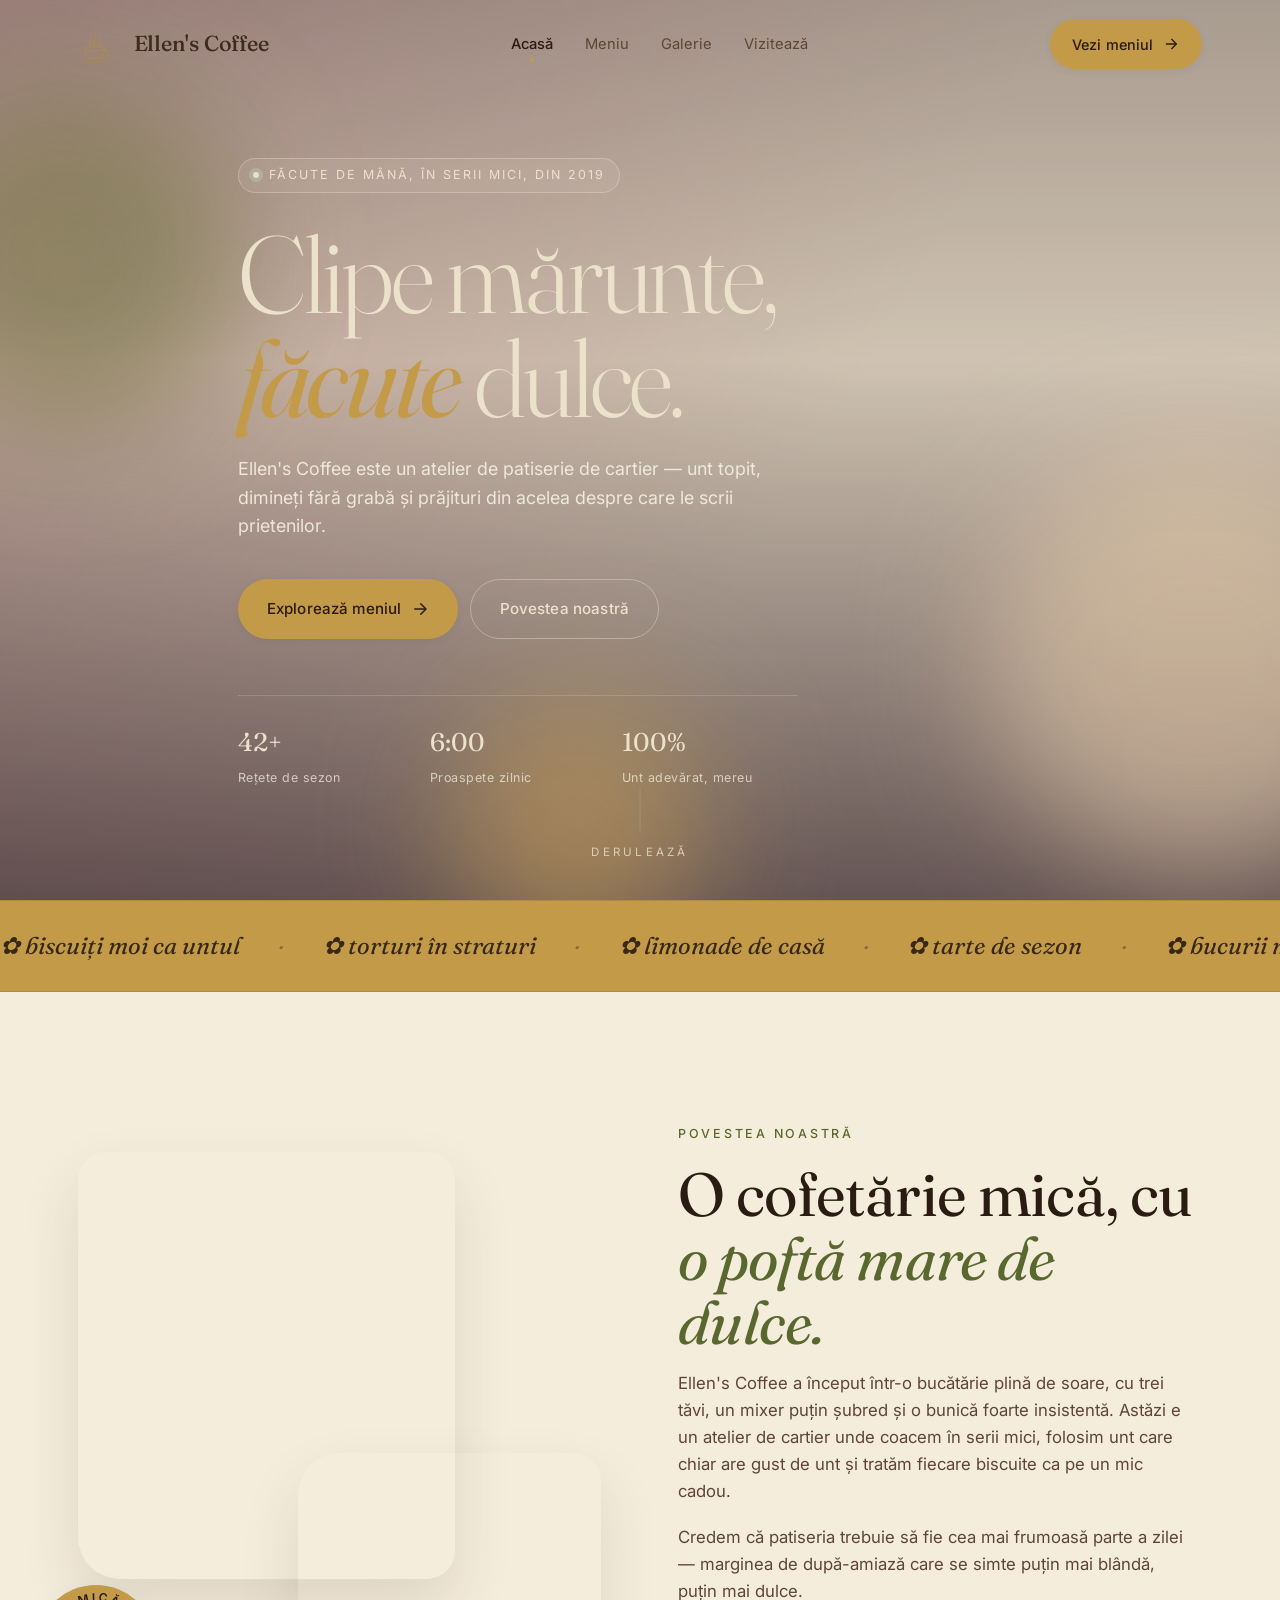
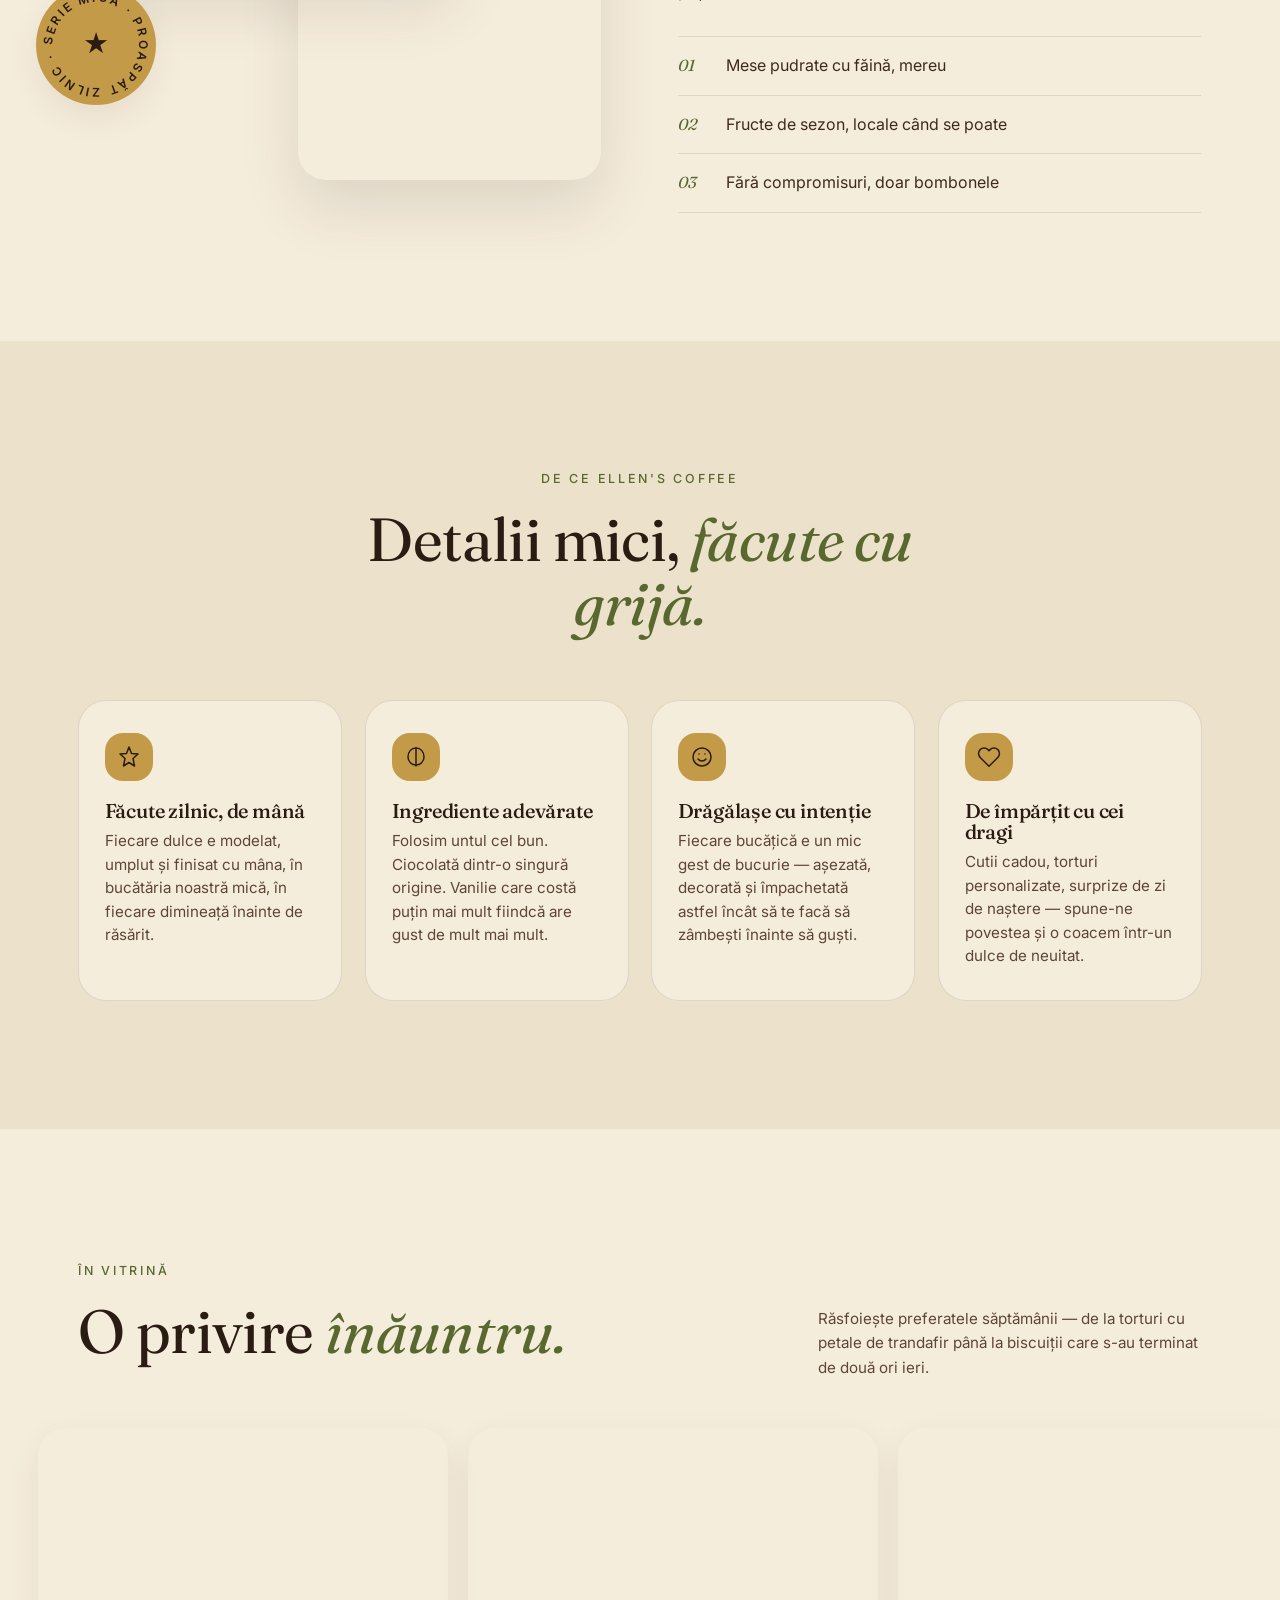
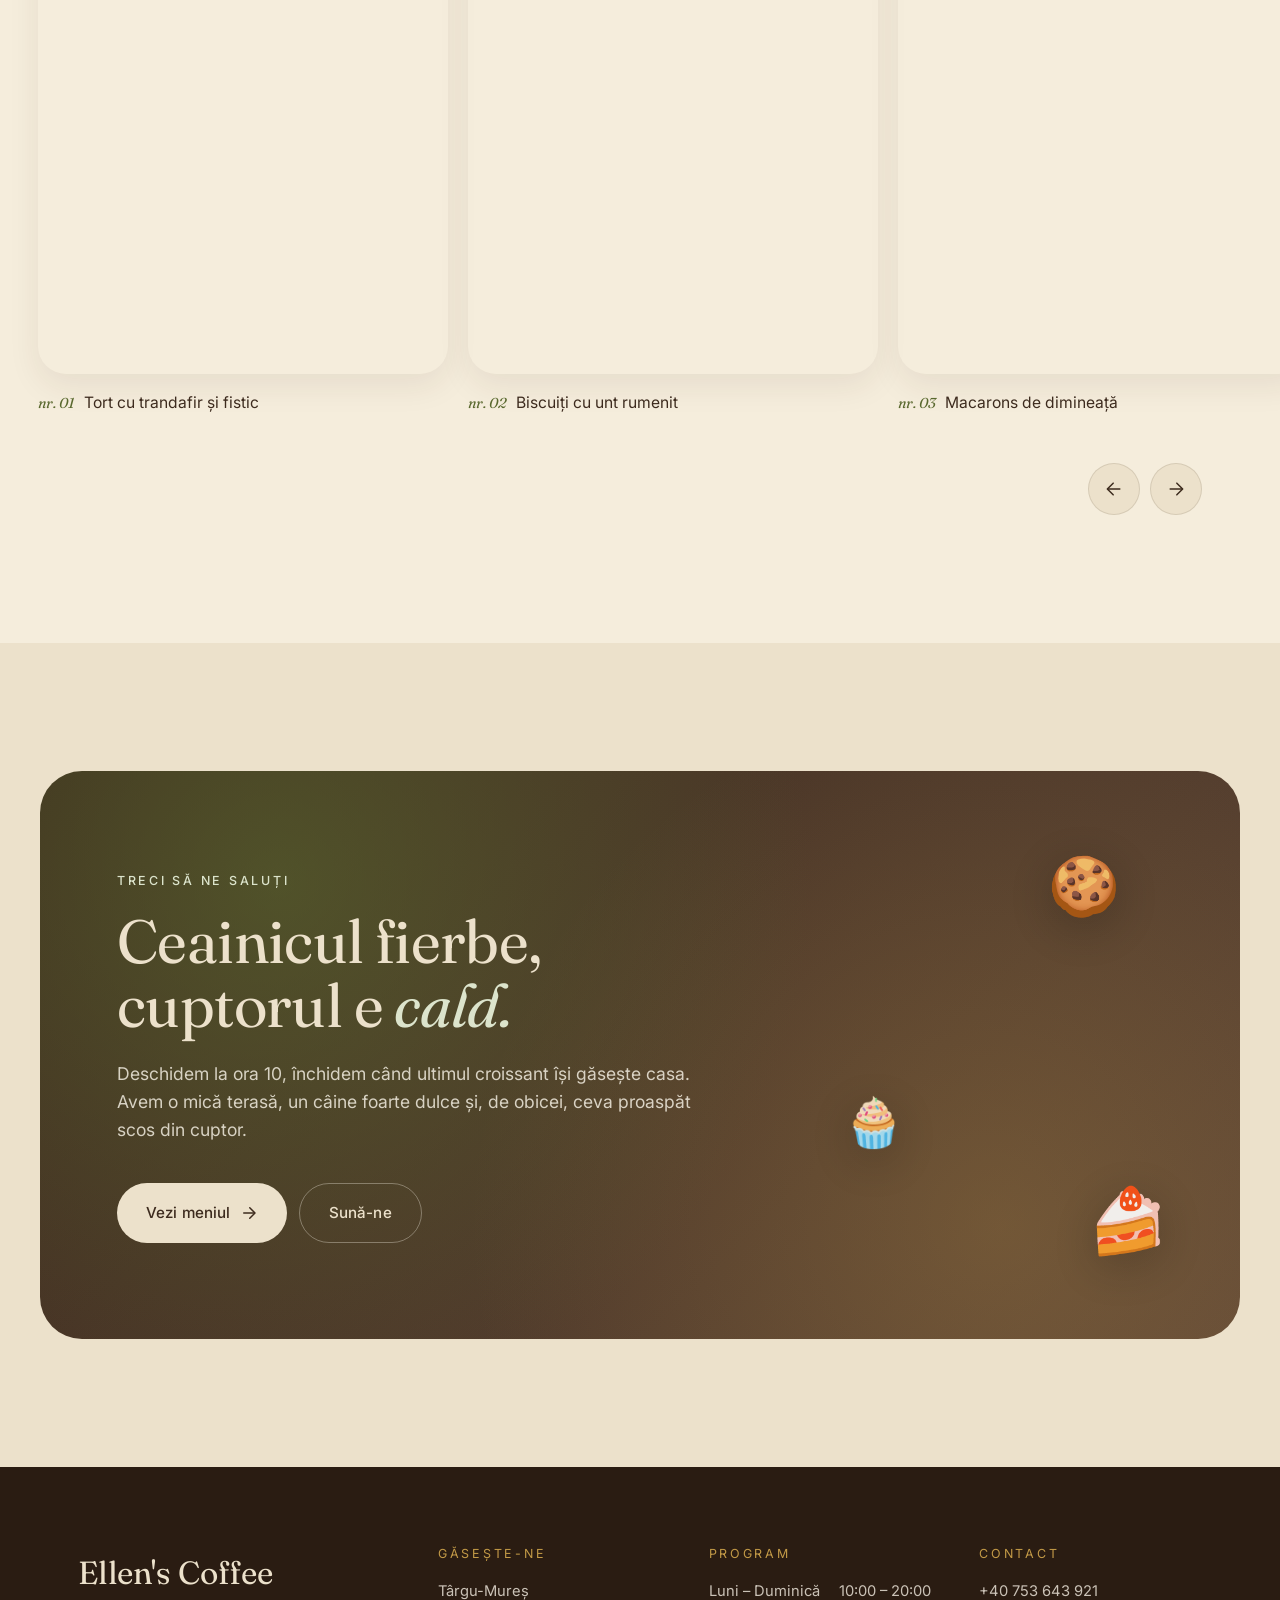
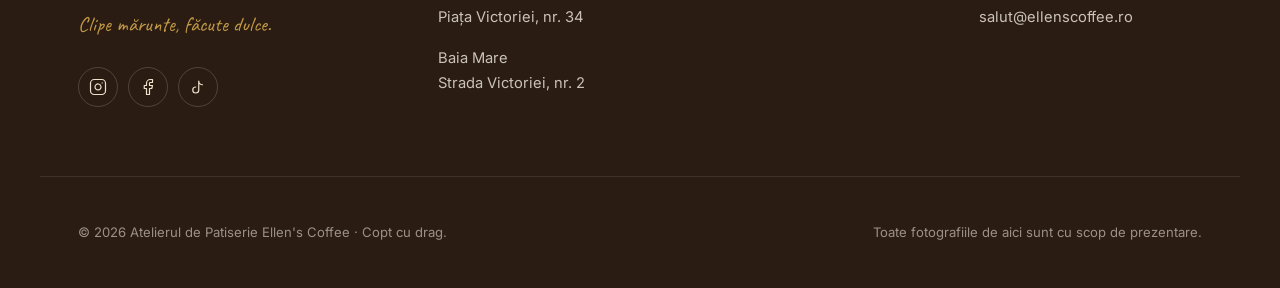
==== commit cf27a742: "IDK" ====
--- a/index.html
+++ b/index.html
@@ -3,9 +3,12 @@
 <head>
   <meta charset="UTF-8" />
   <meta name="viewport" content="width=device-width, initial-scale=1.0" />
-  <title>Feliciuca — Patiserie artizanală &amp; Mici bucurii</title>
+  <title>Ellen's Coffee — Patiserie artizanală &amp; Mici bucurii</title>
   <meta name="description" content="Un atelier de patiserie boutique care face torturi, biscuiți și limonade de casă chiar în inima orașului." />
   <meta name="theme-color" content="#ECE1CB" />
+
+  <meta name="robots" content="noindex">
+  <meta name="googlebot" content="noindex">
 
   <!-- Google Fonts -->
   <link rel="preconnect" href="https://fonts.googleapis.com" />
@@ -16,7 +19,7 @@
   <link rel="stylesheet" href="https://cdn.jsdelivr.net/npm/swiper@11/swiper-bundle.min.css" />
 
   <!-- Favicon (inline SVG) -->
-  <link rel="icon" href="data:image/svg+xml,<svg xmlns='http://www.w3.org/2000/svg' viewBox='0 0 100 100'><text y='.9em' font-size='85'>🧁</text></svg>" />
+  <link rel="icon" href="data:image/svg+xml,<svg xmlns='http://www.w3.org/2000/svg' viewBox='0 0 100 100'><text y='.9em' font-size='85'>☕</text></svg>" />
 
   <link rel="stylesheet" href="styles.css" />
 
@@ -28,16 +31,21 @@
   <!-- ============ NAVIGATION ============ -->
   <header class="nav" id="nav">
     <div class="nav__inner container">
-      <a href="index.html" class="nav__brand" aria-label="Feliciuca – acasă">
+      <a href="index.html" class="nav__brand" aria-label="Ellen's Coffee – acasă">
         <span class="nav__mark" aria-hidden="true">
-          <svg viewBox="0 0 32 32" width="28" height="28" fill="none" stroke="currentColor" stroke-width="1.6" stroke-linecap="round" stroke-linejoin="round">
-            <path d="M8 20c0-4 3.6-8 8-8s8 4 8 8" />
-            <path d="M6 20h20l-1.5 5a2 2 0 0 1-2 1.5H9.5a2 2 0 0 1-2-1.5L6 20Z" />
-            <path d="M16 12V8" />
-            <circle cx="16" cy="6.5" r="1.4" />
+          <svg width="40" height="40" viewBox="0 0 120 118" role="img" aria-label="Ceașcă de cafea cu aburi">
+            <g fill="none" stroke="#B89039" stroke-width="2" stroke-linecap="round" stroke-linejoin="round">
+              <path d="M30 66 C26 58 34 54 30 46 C27 41 35 37 31 30"/>
+              <path d="M44 64 C40 56 48 52 44 44 C41 39 49 35 45 28"/>
+              <path d="M58 66 C54 58 62 54 58 46 C55 41 63 37 59 30"/>
+            </g>
+            <ellipse cx="44" cy="74" rx="30" ry="6" fill="none" stroke="#B89039" stroke-width="2"/>
+            <path d="M14 74 C16 96 24 100 44 100 C64 100 72 96 74 74" fill="none" stroke="#B89039" stroke-width="2" stroke-linejoin="round"/>
+            <path d="M74 80 C94 80 94 96 76 96" fill="none" stroke="#B89039" stroke-width="2" stroke-linecap="round"/>
+            <ellipse cx="44" cy="108" rx="40" ry="6" fill="none" stroke="#B89039" stroke-width="1.4"/>
           </svg>
         </span>
-        <span class="nav__name">Feliciuca</span>
+        <span class="nav__name">Ellen's Coffee</span>
       </a>
 
       <nav class="nav__links" aria-label="Navigație principală">
@@ -79,7 +87,7 @@
       </h1>
 
       <p class="hero__lede" data-reveal>
-        Feliciuca este un atelier de patiserie de cartier — unt topit,
+        Ellen's Coffee este un atelier de patiserie de cartier — unt topit,
         dimineți fără grabă și prăjituri din acelea despre care le scrii
         prietenilor.
       </p>
@@ -155,7 +163,7 @@
           O cofetărie mică, cu <em>o poftă mare de dulce.</em>
         </h2>
         <p class="about__text" data-reveal>
-          Feliciuca a început într-o bucătărie plină de soare, cu trei tăvi,
+          Ellen's Coffee a început într-o bucătărie plină de soare, cu trei tăvi,
           un mixer puțin șubred și o bunică foarte insistentă. Astăzi e un
           atelier de cartier unde coacem în serii mici, folosim unt care
           chiar are gust de unt și tratăm fiecare biscuite ca pe un mic cadou.
@@ -179,7 +187,7 @@
   <section class="features">
     <div class="container">
       <header class="features__header">
-        <p class="section__eyebrow" data-reveal>De ce Feliciuca</p>
+        <p class="section__eyebrow" data-reveal>De ce Ellen's Coffee</p>
         <h2 class="section__title section__title--center" data-reveal>
           Detalii mici, <em>făcute cu grijă.</em>
         </h2>
@@ -268,7 +276,7 @@
           Ceainicul fierbe,<br/>cuptorul e <em>cald.</em>
         </h2>
         <p class="visit__text">
-          Deschidem la ora 8, închidem când ultimul croissant își găsește
+          Deschidem la ora 10, închidem când ultimul croissant își găsește
           casa. Avem o mică terasă, un câine foarte dulce și, de obicei,
           ceva proaspăt scos din cuptor.
         </p>
@@ -277,7 +285,7 @@
             <span>Vezi meniul</span>
             <svg viewBox="0 0 24 24" width="18" height="18" fill="none" stroke="currentColor" stroke-width="2" stroke-linecap="round" stroke-linejoin="round"><path d="M5 12h14"/><path d="m13 5 7 7-7 7"/></svg>
           </a>
-          <a href="tel:+40745123456" class="btn btn--outline-light btn--lg">Sună-ne</a>
+          <a href="tel:+40753643921" class="btn btn--outline-light btn--lg">Sună-ne</a>
         </div>
       </div>
 
@@ -293,16 +301,16 @@
   <footer class="footer">
     <div class="container footer__grid">
       <div class="footer__brand">
-        <a href="index.html" class="footer__logo">Feliciuca</a>
+        <a href="index.html" class="footer__logo">Ellen's Coffee</a>
         <p class="footer__tag">Clipe mărunte, făcute dulce.</p>
         <div class="footer__social">
-          <a href="#" aria-label="Instagram">
+          <a href="https://www.instagram.com/elens_coffee" target="_blank" rel="noopener" aria-label="Instagram">
             <svg viewBox="0 0 24 24" width="18" height="18" fill="none" stroke="currentColor" stroke-width="1.6" stroke-linecap="round" stroke-linejoin="round"><rect x="2" y="2" width="20" height="20" rx="5"/><path d="M16 11.37A4 4 0 1 1 12.63 8 4 4 0 0 1 16 11.37z"/><line x1="17.5" y1="6.5" x2="17.51" y2="6.5"/></svg>
           </a>
-          <a href="#" aria-label="Facebook">
+          <a href="https://www.facebook.com/profile.php?id=100063632289822" target="_blank" rel="noopener" aria-label="Facebook">
             <svg viewBox="0 0 24 24" width="18" height="18" fill="none" stroke="currentColor" stroke-width="1.6" stroke-linecap="round" stroke-linejoin="round"><path d="M18 2h-3a5 5 0 0 0-5 5v3H7v4h3v8h4v-8h3l1-4h-4V7a1 1 0 0 1 1-1h3z"/></svg>
           </a>
-          <a href="#" aria-label="TikTok">
+          <a href="https://www.tiktok.com/@elens.coffee" target="_blank" rel="noopener" aria-label="TikTok">
             <svg viewBox="0 0 24 24" width="18" height="18" fill="none" stroke="currentColor" stroke-width="1.6" stroke-linecap="round" stroke-linejoin="round"><path d="M9 12a4 4 0 1 0 4 4V4a5 5 0 0 0 5 5"/></svg>
           </a>
         </div>
@@ -310,29 +318,28 @@
 
       <div class="footer__col">
         <h4>Găsește-ne</h4>
-        <p>Strada Dulce 17<br/>Sector 2, București<br/>România</p>
+        <p>Târgu-Mureș<br/>Piața Victoriei, nr. 34</p>
+        <p>Baia Mare<br/>Strada Victoriei, nr. 2</p>
       </div>
 
       <div class="footer__col">
         <h4>Program</h4>
         <ul>
-          <li><span>Lun – Vin</span><span>8:00 – 20:00</span></li>
-          <li><span>Sâmbătă</span><span>9:00 – 21:00</span></li>
-          <li><span>Duminică</span><span>9:00 – 16:00</span></li>
+          <li><span>Luni – Duminică</span><span>10:00 – 20:00</span></li>
         </ul>
       </div>
 
       <div class="footer__col">
         <h4>Contact</h4>
         <p>
-          <a href="tel:+40745123456">+40 745 123 456</a><br/>
-          <a href="mailto:salut@feliciuca.ro">salut@feliciuca.ro</a>
+          <a href="tel:+40753643921">+40 753 643 921</a><br/>
+          <a href="mailto:salut@ellenscoffee.ro">salut@ellenscoffee.ro</a>
         </p>
       </div>
     </div>
 
     <div class="container footer__bottom">
-      <p>© <span id="year">2026</span> Atelierul de Patiserie Feliciuca · Copt cu drag.</p>
+      <p>© <span id="year">2026</span> Atelierul de Patiserie Ellen's Coffee · Copt cu drag.</p>
       <p class="footer__small">Toate fotografiile de aici sunt cu scop de prezentare.</p>
     </div>
   </footer>
--- a/styles.css
+++ b/styles.css
@@ -258,13 +258,11 @@
 .nav__mark {
   display: inline-grid;
   place-items: center;
-  width: 38px;
-  height: 38px;
-  color: var(--c-ink);
-  background: var(--c-gold);
-  border-radius: 50%;
+  width: 44px;
+  height: 44px;
   transition: transform 0.6s var(--ease-bounce);
 }
+.nav__mark img { width: 44px; height: 44px; border-radius: 50%; object-fit: cover; display: block; }
 .nav__brand:hover .nav__mark {
   transform: rotate(-12deg) scale(1.08);
 }
